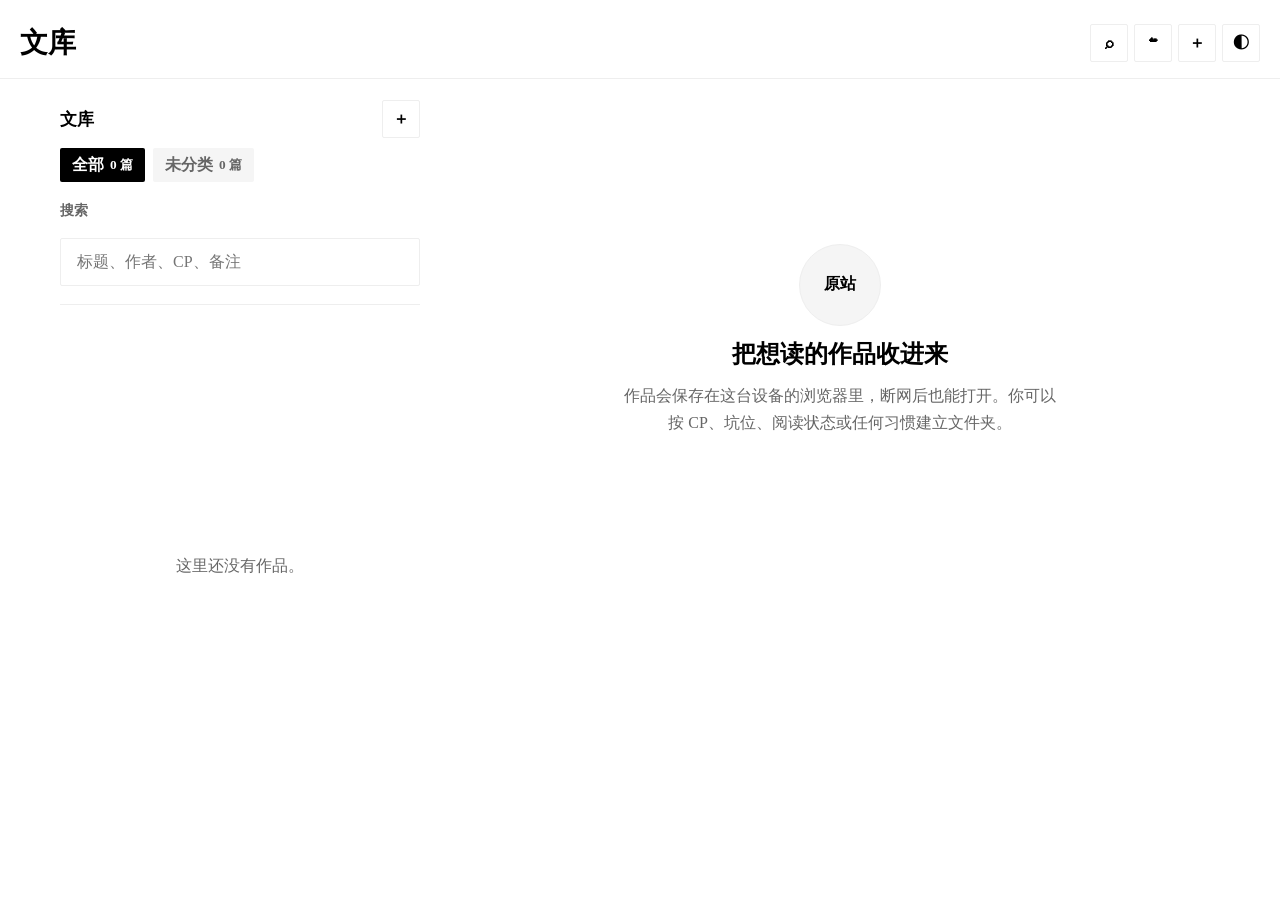
==== public/index.html @ 022985c7 "Add files via upload" ====
﻿<!doctype html>
<html lang="zh-CN">
  <head>
    <meta charset="UTF-8" />
    <meta name="viewport" content="width=device-width, initial-scale=1, viewport-fit=cover" />
    <meta name="theme-color" content="#fbfbfb" />
    <title>离线书架</title>
    <link rel="manifest" href="./manifest.webmanifest" />
    <link rel="icon" href="./icon.svg" type="image/svg+xml" />
    <link rel="stylesheet" href="./styles.css?v=22-long-press-manage-20260530" />
  </head>
  <body>
    <div class="app-shell">
      <header class="topbar">
        <div>
          <p class="eyebrow">Library</p>
          <h1>文库</h1>
        </div>
        <div class="top-actions">
          <button class="cloud-mini" id="searchToggleButton" type="button" title="搜索" aria-label="搜索">⌕</button>
          <button class="cloud-mini" id="cloudPanelButton" type="button" title="云端同步" aria-label="云端同步">☁</button>
          <button class="cloud-mini import-mini" id="importDrawerButton" type="button" title="导入作品" aria-label="导入作品">＋</button>
          <button class="icon-button" id="themeToggle" title="切换明暗" aria-label="切换明暗">◐</button>
        </div>
      </header>

      <main class="layout">
        <aside class="panel library-panel" aria-label="书架">
          <form class="import-box import-drawer" id="importForm">
            <label for="sourceUrl">原站链接</label>
            <div class="url-row">
              <input id="sourceUrl" name="sourceUrl" type="url" placeholder="https://作品站点/works/..." autocomplete="off" />
              <button type="submit">保存</button>
            </div>
            <button class="ghost-button" type="button" id="manualOpen">手动导入</button>
            <label class="file-import">
              <span>导入 HTML 文件</span>
              <input id="htmlFileInput" type="file" accept=".html,.htm,text/html" />
            </label>
            <p class="helper-text">手机推荐：在 原站 点 Download → HTML，再回这里导入文件。</p>
            <p class="status" id="importStatus" role="status"></p>
          </form>

          <section class="folder-tools shelf-directory">
            <div class="section-title">
              <h2>文库</h2>
              <button class="tiny-button" id="newFolderButton" title="新建文件夹" aria-label="新建文件夹">＋</button>
            </div>
            <div class="folder-list" id="folderList"></div>
          </section>

          <section class="sync-tools cloud-section">
            <div class="section-title">
              <h2>云端同步</h2>
            </div>
            <div class="cloud-box">
              <p class="helper-text" id="cloudUser">未登录云端</p>
              <input id="cloudEmail" type="email" placeholder="邮箱" autocomplete="email" />
              <div class="cloud-actions">
                <button class="ghost-button" type="button" id="cloudLoginButton">登录 / 发送邮件</button>
                <button class="ghost-button hidden" type="button" id="cloudLogoutButton">退出</button>
              </div>
              <div class="backup-actions">
                <button class="ghost-button" type="button" id="cloudUploadButton" disabled>上传云端</button>
                <button class="ghost-button" type="button" id="cloudDownloadButton" disabled>下载云端</button>
              </div>
              <p class="status" id="cloudStatus">登录后可同步手机和电脑。</p>
            </div>
          </section>

          <section class="sync-tools backup-section">
            <div class="section-title">
              <h2>备份</h2>
            </div>
            <div class="backup-actions">
              <button class="ghost-button" type="button" id="exportLibraryButton">导出书架</button>
              <label class="file-import compact-file-import">
                <span>导入书架</span>
                <input id="libraryFileInput" type="file" accept=".json,application/json" />
              </label>
            </div>
            <p class="helper-text">电脑抓取后导出书架，把 JSON 文件发到手机导入。</p>
          </section>

          <section class="search-tools">
            <label for="searchInput">搜索</label>
            <input id="searchInput" type="search" placeholder="标题、作者、CP、备注" />
          </section>

          <section class="work-list" id="workList" aria-label="作品列表"></section>
        </aside>

        <article class="reader-panel" id="readerPanel">
          <div class="empty-state" id="emptyState">
            <div class="empty-mark">原站</div>
            <h2>把想读的作品收进来</h2>
            <p>作品会保存在这台设备的浏览器里，断网后也能打开。你可以按 CP、坑位、阅读状态或任何习惯建立文件夹。</p>
          </div>

          <div class="reader hidden" id="reader">
            <div class="reader-actions">
              <button class="ghost-button" id="backToList">书架</button>
              <div>
                <button class="ghost-button square-button" id="fontDecrease" title="缩小字号" aria-label="缩小字号">A-</button>
                <button class="ghost-button square-button" id="fontIncrease" title="放大字号" aria-label="放大字号">A+</button>
                <button class="ghost-button" id="highlightButton">高亮</button>
                <button class="ghost-button" id="editMetaButton">整理</button>
                <button class="danger-button" id="deleteWorkButton">删除</button>
              </div>
            </div>

            <header class="work-header">
              <p id="workFolder" class="work-folder"></p>
              <h2 id="workTitle"></h2>
              <p id="workAuthor"></p>
              <div class="tag-row" id="workTags"></div>
            </header>

            <section class="chapter-strip">
              <button class="ghost-button" id="prevChapter">上一章</button>
              <button class="ghost-button chapter-current" id="openChapterDialog">目录</button>
              <button class="ghost-button" id="nextChapter">下一章</button>
            </section>

            <section class="metadata-block" id="metadataBlock"></section>
            <section class="notes-block">
              <label for="noteInput">我的备注</label>
              <textarea id="noteInput" placeholder="读后感、雷点提醒、名场面、进度……"></textarea>
            </section>
            <section class="summary-block" id="summaryBlock"></section>
            <h3 class="chapter-heading" id="chapterTitle"></h3>
            <section class="work-content userstuff" id="workContent"></section>
          </div>
        </article>
      </main>
    </div>

    <nav class="reading-bar hidden" id="readingBar" aria-label="阅读进度">
      <button class="ghost-button" id="barTocButton">目录</button>
      <input id="progressRange" type="range" min="0" max="1000" value="0" />
      <span id="progressText">0%</span>
      <button class="ghost-button" id="bookmarkButton">书签</button>
    </nav>

    <div class="reader-page-count hidden" id="readerPageCount">1 / 1</div>

    <div class="reader-console hidden" id="readerConsole">
      <div class="reader-console-top">
        <button class="console-text-button" id="consoleBackButton" type="button">← 返回</button>
      </div>
      <div class="reader-console-bottom">
        <div class="console-progress-row">
          <button class="console-text-button chapter-jump" id="consolePrevChapter" type="button">上一章</button>
          <input id="consoleProgress" type="range" min="0" max="1000" value="0" />
          <button class="console-text-button chapter-jump" id="consoleNextChapter" type="button">下一章</button>
        </div>
        <div class="console-action-row">
          <button class="console-icon-button" id="consoleLibraryButton" type="button">目录</button>
          <button class="console-icon-button" id="consoleSettingsButton" type="button">设置</button>
          <button class="console-icon-button" id="consoleBackgroundButton" type="button">背景</button>
        </div>
      </div>
    </div>

    <dialog id="readerSettingsDialog">
      <form method="dialog" class="dialog-card compact-settings">
        <h2>阅读设置</h2>
        <label for="settingsTurnMode">翻页方式</label>
        <select id="settingsTurnMode">
          <option value="tap">点击翻页</option>
          <option value="swipe">滑动翻页</option>
          <option value="both">点击 + 滑动</option>
          <option value="scroll">连续滚动</option>
        </select>
        <div class="stepper-row">
          <span>字号</span>
          <div class="stepper-control">
            <button type="button" data-stepper="font" data-delta="-1">−</button>
            <output id="settingsFontSize">18px</output>
            <button type="button" data-stepper="font" data-delta="1">＋</button>
          </div>
        </div>
        <div class="stepper-row">
          <span>行距</span>
          <div class="stepper-control">
            <button type="button" data-stepper="line" data-delta="-1">−</button>
            <output id="settingsLineHeight">1.8</output>
            <button type="button" data-stepper="line" data-delta="1">＋</button>
          </div>
        </div>
        <div class="stepper-row">
          <span>页边距</span>
          <div class="stepper-control">
            <button type="button" data-stepper="margin" data-delta="-1">−</button>
            <output id="settingsSideMargin">20px</output>
            <button type="button" data-stepper="margin" data-delta="1">＋</button>
          </div>
        </div>
        <button class="ghost-button" id="settingsNightButton" type="button">夜间模式</button>
        <menu>
          <button value="close">完成</button>
        </menu>
      </form>
    </dialog>

    <dialog id="backgroundDialog">
      <form method="dialog" class="dialog-card compact-settings">
        <h2>背景</h2>
        <div class="background-grid">
          <button class="bg-choice" type="button" data-bg="white">纯白</button>
          <button class="bg-choice" type="button" data-bg="light">浅灰</button>
          <button class="bg-choice" type="button" data-bg="medium">中灰</button>
          <button class="bg-choice" type="button" data-bg="darkgray">暗灰</button>
          <button class="bg-choice" type="button" data-bg="black">纯黑</button>
        </div>
        <menu>
          <button value="close">完成</button>
        </menu>
      </form>
    </dialog>

    <dialog id="chapterDialog">
      <div class="dialog-card chapter-dialog-card">
        <div class="dialog-head">
          <h2>阅读导航</h2>
          <div class="dialog-actions">
            <button class="ghost-button" id="chapterSettingsButton" type="button">设置</button>
            <button class="ghost-button" id="closeChapterDialog" type="button">关闭</button>
          </div>
        </div>
        <p class="chapter-progress" id="chapterProgressText"></p>
        <h3>章节</h3>
        <div class="chapter-list" id="chapterList"></div>
        <h3>书签</h3>
        <div class="bookmark-list" id="bookmarkList"></div>
      </div>
    </dialog>

    <dialog id="folderDialog">
      <form method="dialog" class="dialog-card" id="folderForm">
        <h2>新建文件夹</h2>
        <label for="folderName">名称</label>
        <input id="folderName" required maxlength="40" placeholder="例如：授翻、Steve/Bucky、未读" />
        <menu>
          <button value="cancel" class="ghost-button" formnovalidate>取消</button>
          <button value="save">保存</button>
        </menu>
      </form>
    </dialog>

    <dialog id="metaDialog">
      <form method="dialog" class="dialog-card" id="metaForm">
        <h2>整理作品</h2>
        <label for="metaFolder">文件夹</label>
        <select id="metaFolder"></select>
        <label for="metaCustomTags">自定义标签</label>
        <input id="metaCustomTags" placeholder="用逗号分隔，比如 HE, 长篇, 已读" />
        <menu>
          <button value="cancel" class="ghost-button" formnovalidate>取消</button>
          <button value="save">保存</button>
        </menu>
      </form>
    </dialog>

    <dialog id="workManageDialog">
      <form method="dialog" class="dialog-card manage-card" id="workManageForm">
        <h2 id="manageWorkTitle">整理作品</h2>
        <p class="helper-text">长按作品可以打开这里。</p>
        <label for="manageTagInput">添加小 tag</label>
        <div class="inline-action-row">
          <input id="manageTagInput" maxlength="28" placeholder="例如：已读、长篇、HE" />
          <button class="ghost-button" id="manageAddTagButton" type="button">添加</button>
        </div>
        <div class="manage-actions">
          <button class="ghost-button" id="manageMoveUpButton" type="button">上移</button>
          <button class="ghost-button" id="manageMoveDownButton" type="button">下移</button>
          <button class="ghost-button" id="manageDownloadButton" type="button">下载</button>
          <button class="danger-button" id="manageDeleteWorkButton" type="button">删除</button>
        </div>
        <menu>
          <button value="cancel" class="ghost-button" formnovalidate>关闭</button>
        </menu>
      </form>
    </dialog>

    <dialog id="folderManageDialog">
      <form method="dialog" class="dialog-card manage-card" id="folderManageForm">
        <h2 id="manageFolderTitle">整理文件夹</h2>
        <p class="helper-text" id="manageFolderHint">长按文件夹可以打开这里。</p>
        <button class="danger-button" id="manageDeleteFolderButton" type="button">删除文件夹</button>
        <menu>
          <button value="cancel" class="ghost-button" formnovalidate>关闭</button>
        </menu>
      </form>
    </dialog>

    <dialog id="manualDialog">
      <form method="dialog" class="dialog-card manual-card" id="manualForm">
        <h2>手动导入</h2>
        <label for="manualTitle">标题</label>
        <input id="manualTitle" required />
        <label for="manualAuthor">作者</label>
        <input id="manualAuthor" />
        <label for="manualUrl">原链接</label>
        <input id="manualUrl" type="url" />
        <label for="manualContent">正文</label>
        <textarea id="manualContent" required placeholder="如果在线网页不能直接读取原站，可以先把正文粘贴进来。"></textarea>
        <menu>
          <button value="cancel" class="ghost-button" formnovalidate>取消</button>
          <button value="save">保存</button>
        </menu>
      </form>
    </dialog>

    <script src="./app.js?v=22-long-press-manage-20260530" type="module"></script>
  </body>
</html>
---- public/styles.css ----
:root {
  color-scheme: light;
  --bg: #fbfbfb;
  --panel: #ffffff;
  --panel-strong: #ffffff;
  --text: #222222;
  --muted: #9a9a9a;
  --line: #eeeeee;
  --accent: #202020;
  --accent-strong: #111111;
  --danger: #9d3b3b;
  --paper: #ffffff;
  --soft: #f6f6f6;
  --reader-bg: #ffffff;
  --reader-ink: #333333;
  --shadow: 0 18px 42px rgba(0, 0, 0, 0.055);
  --reader-font-size: 18px;
  --reader-line-height: 1.8;
  --reader-side-margin: 34px;
}

:root.dark {
  color-scheme: dark;
  --bg: #000;
  --panel: #050505;
  --panel-strong: #080808;
  --text: #6f6a62;
  --muted: #4d4943;
  --line: #161616;
  --accent: #8a8479;
  --accent-strong: #a39b8e;
  --danger: #e0877e;
  --paper: #000;
  --soft: #060606;
  --reader-bg: #000;
  --reader-ink: #6f6a62;
  --shadow: none;
}

:root.reader-bg-paper {
  --reader-bg: #f7f2e8;
  --reader-ink: #342f29;
}

:root.reader-bg-green {
  --reader-bg: #edf4ea;
  --reader-ink: #273228;
}

:root.reader-bg-gray {
  --reader-bg: #f0f0ee;
  --reader-ink: #303030;
}

:root.reader-bg-dark {
  --reader-bg: #000;
  --reader-ink: #6f6a62;
}

* {
  box-sizing: border-box;
}

body {
  margin: 0;
  min-height: 100vh;
  background: var(--bg);
  color: var(--text);
  font-family: "Songti SC", "SimSun", "Noto Serif CJK SC", serif;
  letter-spacing: 0;
}

button,
input,
textarea,
select {
  font: inherit;
}

button {
  min-height: 46px;
  border: 0;
  border-radius: 999px;
  padding: 0 18px;
  background: var(--accent);
  color: white;
  font-weight: 700;
  box-shadow: 0 10px 24px rgba(0, 0, 0, 0.08);
}

button:disabled {
  cursor: not-allowed;
  opacity: 0.45;
}

button:active {
  transform: translateY(1px);
}

input,
textarea,
select {
  width: 100%;
  border: 1px solid var(--line);
  border-radius: 18px;
  background: var(--panel-strong);
  color: var(--text);
  padding: 14px 16px;
}

textarea {
  min-height: 112px;
  resize: vertical;
  line-height: 1.55;
}

label {
  display: block;
  margin-bottom: 8px;
  color: var(--muted);
  font-size: 0.86rem;
  font-weight: 700;
}

.app-shell {
  min-height: 100vh;
  padding: env(safe-area-inset-top) 0 env(safe-area-inset-bottom);
}

.topbar {
  position: sticky;
  top: 0;
  z-index: 20;
  display: flex;
  align-items: center;
  justify-content: space-between;
  padding: 18px 22px 14px;
  border-bottom: 1px solid var(--line);
  background: color-mix(in srgb, var(--bg) 95%, transparent);
  backdrop-filter: blur(16px);
}

.topbar h1 {
  margin: 0;
  font-size: 1.15rem;
  line-height: 1.12;
  font-weight: 850;
}

.eyebrow {
  margin: 0 0 2px;
  color: var(--muted);
  font-size: 0.72rem;
  letter-spacing: 0;
  text-transform: none;
}

.icon-button,
.tiny-button {
  width: 48px;
  padding: 0;
  border: 1px solid var(--line);
  background: var(--panel);
  color: var(--text);
  border-radius: 18px;
  box-shadow: var(--shadow);
}

.top-actions {
  display: flex;
  align-items: center;
  gap: 8px;
}

.cloud-mini {
  min-height: 34px;
  min-width: 34px;
  padding: 0 8px;
  border: 0;
  background: transparent;
  box-shadow: none;
  color: color-mix(in srgb, var(--muted) 75%, transparent);
  font-size: 0.8rem;
}

.import-mini {
  border: 1px solid var(--line);
  border-radius: 50%;
  background: color-mix(in srgb, var(--panel) 86%, transparent);
  color: var(--text);
  font-size: 1rem;
}

.tiny-button {
  width: 38px;
  min-height: 38px;
  border-radius: 15px;
}

.layout {
  display: grid;
  gap: 12px;
  padding: 12px;
}

.panel {
  background: var(--panel);
  border: 1px solid var(--line);
  border-radius: 28px;
  box-shadow: var(--shadow);
}

.library-panel {
  display: grid;
  gap: 22px;
  padding: 20px;
  scrollbar-color: #d8d8d8 transparent;
  scrollbar-width: thin;
}

.import-drawer {
  position: fixed;
  top: 64px;
  right: 14px;
  left: auto;
  z-index: 70;
  width: min(420px, calc(100vw - 28px));
  margin: 0;
  padding: 18px;
  border: 1px solid color-mix(in srgb, var(--line) 70%, transparent);
  border-radius: 28px;
  background: color-mix(in srgb, var(--paper) 88%, transparent);
  box-shadow: var(--shadow);
  backdrop-filter: blur(18px);
  transform: translateY(-8px);
  opacity: 0;
  pointer-events: none;
  transition: opacity 180ms ease, transform 180ms ease;
}

body.import-open .import-drawer {
  transform: translateY(0);
  opacity: 1;
  pointer-events: auto;
}

.backup-section {
  display: none;
}

.cloud-section {
  position: fixed;
  top: 70px;
  right: 14px;
  z-index: 72;
  width: min(360px, calc(100vw - 28px));
  transform: translateY(-8px);
  opacity: 0;
  pointer-events: none;
  transition: opacity 180ms ease, transform 180ms ease;
}

body.cloud-open .cloud-section {
  transform: translateY(0);
  opacity: 1;
  pointer-events: auto;
}

.backup-section {
  display: none !important;
}

.library-panel::-webkit-scrollbar {
  width: 6px;
}

.library-panel::-webkit-scrollbar-thumb {
  background: #d8d8d8;
  border-radius: 999px;
}

.import-box,
.folder-tools,
.search-tools,
.sync-tools {
  display: grid;
  gap: 10px;
}

.url-row {
  display: grid;
  grid-template-columns: 1fr auto;
  gap: 8px;
}

.ghost-button {
  border: 1px solid var(--line);
  background: var(--panel-strong);
  color: var(--text);
  box-shadow: none;
}

.file-import {
  display: grid;
  place-items: center;
  min-height: 48px;
  margin: 0;
  border: 1px solid var(--line);
  border-radius: 999px;
  background: var(--panel-strong);
  color: var(--text);
  font-size: 1rem;
  font-weight: 800;
}

.compact-file-import {
  min-height: 42px;
}

.backup-actions {
  display: grid;
  grid-template-columns: 1fr 1fr;
  gap: 8px;
}

.cloud-box {
  display: grid;
  gap: 10px;
  padding: 14px;
  border: 1px solid var(--line);
  border-radius: 24px;
  background: var(--soft);
}

.cloud-actions {
  display: grid;
  grid-template-columns: 1fr;
  gap: 8px;
}

.file-import input {
  position: absolute;
  width: 1px;
  height: 1px;
  opacity: 0;
  pointer-events: none;
}

.danger-button {
  border: 1px solid color-mix(in srgb, var(--danger) 55%, var(--line));
  background: transparent;
  color: var(--danger);
}

.status {
  min-height: 20px;
  margin: 0;
  color: var(--muted);
  font-size: 0.88rem;
}

.helper-text {
  margin: -2px 0 0;
  color: var(--muted);
  font-size: 0.82rem;
  line-height: 1.55;
}

.section-title,
.reader-actions {
  display: flex;
  align-items: center;
  justify-content: space-between;
  gap: 12px;
}

.reader-actions {
  position: sticky;
  top: 78px;
  z-index: 10;
  padding: 10px 0;
  background: color-mix(in srgb, var(--bg) 92%, transparent);
  backdrop-filter: blur(14px);
}

.reader-actions > div {
  display: flex;
  flex-wrap: wrap;
  justify-content: flex-end;
  gap: 8px;
}

.square-button {
  min-width: 42px;
  padding: 0 10px;
}

.section-title h2 {
  margin: 0;
  font-size: 1.08rem;
  font-weight: 850;
}

.tag-row {
  display: flex;
  flex-wrap: wrap;
  gap: 8px;
}

.folder-list {
  display: grid;
  grid-template-columns: repeat(2, minmax(0, 1fr));
  gap: 12px;
}

.folder-card,
.tag {
  border: 1px solid var(--line);
  background: var(--panel-strong);
  color: var(--muted);
}

.folder-card {
  display: grid;
  gap: 8px;
  min-height: 92px;
  min-height: 58px;
  border: 0;
  border-radius: 0;
  padding: 4px 2px;
  background: transparent;
  color: var(--text);
  text-align: left;
  box-shadow: none;
}

.folder-card span {
  overflow-wrap: anywhere;
  font-weight: 800;
}

.folder-card small {
  color: var(--muted);
}

.tag {
  border-radius: 999px;
  padding: 8px 12px;
  font-size: 0.84rem;
  background: var(--soft);
}

.folder-card.active {
  background: transparent;
  color: var(--accent-strong);
  border-color: transparent;
}

.work-list {
  display: grid;
  gap: 12px;
}

.work-card {
  display: grid;
  gap: 8px;
  width: 100%;
  min-height: 104px;
  border: 1px solid var(--line);
  border-radius: 24px;
  background: var(--soft);
  color: var(--text);
  padding: 18px;
  text-align: left;
  box-shadow: none;
}

.work-card.active {
  border-color: #d8d8d8;
  background: var(--paper);
  box-shadow: var(--shadow);
}

.work-card h3,
.work-card p {
  margin: 0;
}

.work-card h3 {
  font-size: 1rem;
  line-height: 1.25;
}

.work-card p {
  color: var(--muted);
  font-size: 0.86rem;
}

.reader-panel {
  min-height: 58vh;
  border-radius: 28px;
}

.empty-state {
  display: grid;
  place-items: center;
  align-content: center;
  gap: 12px;
  min-height: 58vh;
  padding: 34px 22px;
  text-align: center;
  color: var(--muted);
}

.empty-mark {
  display: grid;
  place-items: center;
  width: 82px;
  aspect-ratio: 1;
  border-radius: 50%;
  border: 1px solid var(--line);
  background: var(--soft);
  color: var(--accent-strong);
  font-weight: 800;
}

.empty-state h2,
.work-header h2 {
  margin: 0;
  color: var(--text);
}

.empty-state p {
  max-width: 440px;
  margin: 0;
  line-height: 1.7;
}

.reader {
  display: grid;
  gap: 18px;
  max-width: 780px;
  margin: 0 auto;
  padding: 18px 18px 112px;
}

.hidden {
  display: none !important;
}

.work-header {
  display: grid;
  gap: 10px;
  padding: 18px;
  border-bottom: 1px solid var(--line);
  border-radius: 24px;
  background: var(--paper);
  box-shadow: var(--shadow);
}

.work-header p {
  margin: 0;
  color: var(--muted);
}

.work-folder {
  color: var(--accent-strong) !important;
  font-weight: 800;
}

.chapter-strip {
  display: grid;
  grid-template-columns: 1fr auto 1fr;
  gap: 8px;
}

.chapter-current {
  min-width: 92px;
}

.chapter-heading {
  margin: 4px 0 0;
  font-size: 1.05rem;
  line-height: 1.45;
}

.notes-block,
.summary-block,
.metadata-block {
  display: grid;
  gap: 8px;
  padding: 16px;
  border: 1px solid var(--line);
  border-radius: 22px;
  background: var(--soft);
}

.summary-block:empty,
.metadata-block:empty {
  display: none;
}

.metadata-row {
  display: grid;
  gap: 7px;
}

.metadata-row b {
  color: var(--muted);
  font-size: 0.84rem;
}

.metadata-row div {
  display: flex;
  flex-wrap: wrap;
  gap: 7px;
}

.work-content {
  font-family: "Songti SC", "SimSun", "Noto Serif CJK SC", Georgia, serif;
  font-size: var(--reader-font-size);
  line-height: var(--reader-line-height);
  padding: 6px 2px 22px;
  color: var(--reader-ink);
  text-align: justify;
  text-justify: inter-ideograph;
}

.work-content img {
  display: block;
  max-width: 100%;
  height: auto;
  margin: 18px auto;
  border-radius: 18px;
}

.work-content h3,
.work-content h4 {
  font-family: -apple-system, BlinkMacSystemFont, "Segoe UI", sans-serif;
  line-height: 1.35;
}

.work-content p {
  margin: 1em 0;
}

.reader-highlight {
  border-radius: 4px;
  background: color-mix(in srgb, #f2cf63 66%, transparent);
  color: inherit;
  padding: 0 2px;
}

.reading-bar {
  position: fixed;
  right: 12px;
  bottom: max(12px, env(safe-area-inset-bottom));
  left: 12px;
  z-index: 50;
  display: grid;
  grid-template-columns: auto minmax(0, 1fr) 46px auto;
  align-items: center;
  gap: 10px;
  max-width: 820px;
  margin: 0 auto;
  padding: 10px 12px;
  border: 1px solid var(--line);
  border-radius: 24px;
  background: color-mix(in srgb, var(--paper) 94%, transparent);
  box-shadow: var(--shadow);
  backdrop-filter: blur(16px);
}

.reader-console {
  position: fixed;
  inset: 0;
  z-index: 65;
  pointer-events: none;
}

.reader-console-top,
.reader-console-bottom {
  position: absolute;
  right: 0;
  left: 0;
  display: flex;
  align-items: center;
  gap: 12px;
  padding: 14px 18px;
  background: color-mix(in srgb, var(--paper) 58%, transparent);
  backdrop-filter: blur(16px);
  pointer-events: auto;
}

.reader-console-top {
  top: 0;
  justify-content: flex-start;
}

.reader-console-bottom {
  bottom: 0;
  display: grid;
  gap: 10px;
  padding: 12px 18px max(12px, env(safe-area-inset-bottom));
  background: color-mix(in srgb, var(--reader-bg) 76%, transparent);
  backdrop-filter: blur(18px);
}

.console-progress-row {
  display: grid;
  grid-template-columns: auto minmax(0, 1fr) auto;
  align-items: center;
  gap: 10px;
}

.console-progress-row input {
  padding: 0;
}

.console-action-row {
  display: grid;
  grid-template-columns: repeat(3, 1fr);
  gap: 8px;
}

.console-text-button,
.console-icon-button {
  min-height: 34px;
  padding: 0 10px;
  border: 0;
  background: transparent;
  box-shadow: none;
  color: var(--muted);
  font-size: 0.9rem;
}

.console-icon-button {
  min-width: 38px;
}

.chapter-jump[hidden] {
  display: block;
  visibility: hidden;
}

.reader-page-count {
  position: fixed;
  right: 0;
  bottom: max(8px, env(safe-area-inset-bottom));
  left: 0;
  z-index: 40;
  color: color-mix(in srgb, var(--muted) 55%, transparent);
  font-size: 0.68rem;
  text-align: center;
  pointer-events: none;
}

.compact-settings {
  max-width: 360px;
}

.reading-bar input {
  padding: 0;
}

.reading-bar span {
  color: var(--muted);
  font-size: 0.84rem;
  text-align: center;
}

.dialog-head {
  display: flex;
  align-items: center;
  justify-content: space-between;
  gap: 12px;
}

.dialog-actions {
  display: flex;
  gap: 8px;
}

.background-grid {
  display: grid;
  grid-template-columns: repeat(2, minmax(0, 1fr));
  gap: 10px;
}

.bg-choice {
  min-height: 52px;
  border: 1px solid var(--line);
  background: var(--panel-strong);
  color: var(--text);
  box-shadow: none;
}

.chapter-dialog-card {
  max-height: min(78vh, 720px);
  overflow: auto;
}

.chapter-dialog-card h3 {
  margin: 8px 0 0;
  font-size: 0.96rem;
}

.chapter-progress {
  margin: 0;
  color: var(--muted);
}

.chapter-list,
.bookmark-list {
  display: grid;
  gap: 10px;
}

.chapter-item {
  display: grid;
  gap: 4px;
  width: 100%;
  min-height: 66px;
  border: 1px solid var(--line);
  background: var(--soft);
  color: var(--text);
  padding: 14px;
  text-align: left;
  border-radius: 20px;
  box-shadow: none;
}

.chapter-item.active {
  border-color: #d8d8d8;
  background: var(--paper);
  box-shadow: var(--shadow);
}

.chapter-item span {
  overflow-wrap: anywhere;
  font-weight: 800;
}

.chapter-item small {
  color: var(--muted);
}

dialog {
  width: min(92vw, 520px);
  border: 0;
  border-radius: 28px;
  padding: 0;
  background: var(--panel);
  color: var(--text);
  box-shadow: var(--shadow);
}

dialog::backdrop {
  background: rgba(0, 0, 0, 0.22);
}

.dialog-card {
  display: grid;
  gap: 14px;
  padding: 22px;
}

.dialog-card h2 {
  margin: 0 0 4px;
  font-size: 1.15rem;
}

.dialog-card menu {
  display: flex;
  justify-content: flex-end;
  gap: 10px;
  margin: 8px 0 0;
  padding: 0;
}

.manual-card textarea {
  min-height: 220px;
}

@media (min-width: 880px) {
  .app-shell {
    display: grid;
    grid-template-rows: auto 1fr;
  }

  .layout {
    grid-template-columns: 380px minmax(0, 1fr);
    align-items: start;
    max-width: 1280px;
    width: 100%;
    margin: 0 auto;
  }

  .library-panel {
    position: sticky;
    top: 82px;
    max-height: calc(100vh - 96px);
    overflow: auto;
  }

  .reader-panel {
    min-height: calc(100vh - 96px);
  }
}

@media (max-width: 879px) {
  html,
  body,
  .app-shell {
    min-height: 100dvh;
    overflow-x: hidden;
  }

  .topbar {
    padding: 12px 18px 8px;
  }

  .topbar h1 {
    font-size: 1.42rem;
  }

  .layout {
    padding: 12px;
  }

  body.reading {
    position: fixed;
    inset: 0;
    width: 100%;
    overflow: hidden;
    background: var(--reader-bg);
  }

  body.reading .topbar {
    display: none;
  }

  body.reading .app-shell,
  body.reading .layout,
  body.reading .reader-panel,
  body.reading .reader {
    width: 100vw;
    height: 100dvh;
    min-height: 100dvh;
    margin: 0;
    padding: 0;
    border: 0;
    border-radius: 0;
    background: var(--reader-bg);
    box-shadow: none;
  }

  .reader-actions {
    display: none;
  }

  .reader-actions > div {
    gap: 6px;
  }

  .reader-actions button {
    min-height: 38px;
    padding: 0 10px;
  }

  .chapter-strip {
    display: none;
  }

  .work-header {
    min-height: calc(100dvh - 48px);
    align-content: center;
    padding: 38px 24px;
    border: 0;
    border-radius: 0;
    box-shadow: none;
    text-align: center;
  }

  body.reading .work-header {
    display: none;
  }

  .work-header h2 {
    font-size: clamp(1.8rem, 8vw, 3rem);
    line-height: 1.25;
  }

  .work-header p {
    font-size: 1rem;
  }

  .reader {
    display: block;
    max-width: none;
    min-height: 100dvh;
    padding: 0;
  }

  .metadata-block,
  .notes-block,
  .summary-block,
  .chapter-heading {
    display: none !important;
  }

  .work-content {
    width: 100vw;
    height: 100dvh;
    min-height: 0;
    overflow-x: auto;
    overflow-y: hidden;
    column-width: calc(100vw - (var(--reader-side-margin) * 2));
    column-gap: calc(var(--reader-side-margin) * 2);
    padding: max(42px, env(safe-area-inset-top)) var(--reader-side-margin) max(42px, env(safe-area-inset-bottom));
    touch-action: manipulation;
    user-select: text;
    scroll-behavior: auto;
    scrollbar-width: none;
    background: var(--reader-bg);
  }

  :root.turn-swipe .work-content,
  :root.turn-both .work-content {
    overflow-x: hidden;
    overscroll-behavior: contain;
    touch-action: none;
    -webkit-overflow-scrolling: auto;
  }

  :root.turn-tap .work-content {
    overflow-x: hidden;
    overscroll-behavior: contain;
    -webkit-overflow-scrolling: auto;
  }

  :root.turn-scroll .work-content {
    height: 100dvh;
    overflow-x: hidden;
    overflow-y: auto;
    column-width: auto;
    column-gap: normal;
    padding: max(42px, env(safe-area-inset-top)) var(--reader-side-margin) max(42px, env(safe-area-inset-bottom));
    touch-action: pan-y;
  }

  .work-content::-webkit-scrollbar {
    display: none;
  }

  .work-content > *,
  .work-content p {
    break-inside: auto;
  }

  .reading-bar {
    display: none !important;
  }

  .reading-bar.hidden {
    display: none !important;
  }

  #chapterDialog {
    width: min(84vw, 340px);
    max-width: none;
    height: 100dvh;
    max-height: none;
    margin: 0 auto 0 0;
    border-radius: 0 24px 24px 0;
  }

  #chapterDialog::backdrop {
    background: rgba(0, 0, 0, 0.16);
  }

  #readerSettingsDialog,
  #backgroundDialog {
    width: 100vw;
    max-width: none;
    margin: auto 0 0;
    border-radius: 24px 24px 0 0;
  }

  .chapter-dialog-card {
    max-height: 100dvh;
    height: 100dvh;
  }

  body.reading .library-panel {
    display: none;
  }

  body:not(.reading) .reader-panel {
    display: none;
  }
}

/* v17 text-driven library UI */
:root {
  --bg: #ffffff;
  --panel: #ffffff;
  --panel-strong: #ffffff;
  --text: #000000;
  --muted: #666666;
  --line: #eeeeee;
  --accent: #000000;
  --accent-strong: #000000;
  --danger: #000000;
  --paper: #ffffff;
  --soft: #f5f5f5;
  --reader-bg: #ffffff;
  --reader-ink: #000000;
  --shadow: none;
}

:root.dark {
  --bg: #000000;
  --panel: #000000;
  --panel-strong: #000000;
  --text: #ffffff;
  --muted: #888888;
  --line: #222222;
  --accent: #ffffff;
  --accent-strong: #ffffff;
  --danger: #ffffff;
  --paper: #000000;
  --soft: #161616;
  --reader-bg: #000000;
  --reader-ink: #888888;
}

:root.reader-bg-white {
  --reader-bg: #ffffff;
  --reader-ink: #000000;
}

:root.reader-bg-light,
:root.reader-bg-paper,
:root.reader-bg-green,
:root.reader-bg-gray {
  --reader-bg: #f0f0f0;
  --reader-ink: #1a1a1a;
}

:root.reader-bg-medium {
  --reader-bg: #a0a0a0;
  --reader-ink: #111111;
}

:root.reader-bg-darkgray {
  --reader-bg: #333333;
  --reader-ink: #cccccc;
}

:root.reader-bg-black,
:root.reader-bg-dark {
  --reader-bg: #000000;
  --reader-ink: #888888;
}

button {
  min-height: 42px;
  border: 1px solid var(--line);
  border-radius: 2px;
  box-shadow: none;
}

input,
textarea,
select {
  border-radius: 2px;
}

.topbar {
  padding: 24px 20px 16px;
  background: var(--bg);
  backdrop-filter: none;
}

.topbar h1 {
  font-size: 28px;
  font-weight: 700;
}

.eyebrow {
  display: none;
}

.top-actions {
  gap: 6px;
}

.cloud-mini,
.icon-button,
.tiny-button,
.import-mini {
  width: 38px;
  min-width: 38px;
  min-height: 38px;
  padding: 0;
  border: 1px solid var(--line);
  border-radius: 2px;
  background: transparent;
  color: var(--text);
  box-shadow: none;
  font-size: 1rem;
}

.layout {
  gap: 0;
  padding: 0;
}

.panel,
.library-panel {
  border: 0;
  border-radius: 0;
  box-shadow: none;
}

.library-panel {
  gap: 18px;
  padding: 18px 20px 28px;
}

.import-drawer,
.cloud-box,
.file-import,
dialog,
.dialog-card,
.chapter-item,
.bg-choice {
  border-radius: 2px;
  box-shadow: none;
}

.folder-list {
  display: flex;
  gap: 8px;
  overflow-x: auto;
  padding-bottom: 2px;
  scrollbar-width: none;
}

.folder-list::-webkit-scrollbar {
  display: none;
}

.folder-card {
  display: inline-flex;
  align-items: center;
  gap: 6px;
  width: auto;
  min-width: max-content;
  min-height: 34px;
  padding: 0 12px;
  border-radius: 2px;
  background: var(--soft);
  color: var(--muted);
}

.folder-card small {
  color: inherit;
}

.folder-card.active {
  background: var(--text);
  color: var(--bg);
}

.work-list {
  gap: 0;
  border-top: 1px solid var(--line);
}

.work-card {
  gap: 5px;
  min-height: 96px;
  border: 0;
  border-bottom: 1px solid var(--line);
  border-radius: 0;
  background: transparent;
  padding: 16px 0;
}

.work-card.active,
.work-card:active {
  background: var(--soft);
  box-shadow: none;
}

.work-card h3 {
  font-size: 17px;
  font-weight: 700;
}

.work-title-line {
  display: grid;
  grid-template-columns: minmax(0, 1fr) auto auto;
  align-items: center;
  gap: 8px;
}

.work-title-line span {
  overflow: hidden;
  text-overflow: ellipsis;
}

.work-title-line small {
  border: 1px solid var(--line);
  padding: 1px 4px;
  color: var(--muted);
  font-size: 11px;
  font-weight: 700;
}

.work-title-line b {
  color: var(--muted);
  font-weight: 400;
}

.work-card p {
  font-size: 13px;
}

.mini-tag-row {
  display: flex;
  flex-wrap: wrap;
  gap: 6px;
  margin-top: 3px;
}

.mini-tag-row span {
  border: 1px solid var(--line);
  background: var(--soft);
  color: var(--muted);
  padding: 2px 5px;
  font-size: 11px;
  line-height: 1.4;
}

.tag {
  border-radius: 2px;
}

.manage-card {
  width: min(92vw, 420px);
}

.inline-action-row {
  display: grid;
  grid-template-columns: minmax(0, 1fr) auto;
  gap: 8px;
}

.manage-actions {
  display: grid;
  grid-template-columns: repeat(2, minmax(0, 1fr));
  gap: 8px;
}

.manage-actions button,
.inline-action-row button {
  min-height: 44px;
}

.stepper-row {
  display: flex;
  align-items: center;
  justify-content: space-between;
  gap: 12px;
}

.stepper-row > span {
  color: var(--muted);
  font-size: 0.9rem;
  font-weight: 700;
}

.stepper-control {
  display: grid;
  grid-template-columns: 44px 72px 44px;
  align-items: center;
  border: 1px solid var(--line);
}

.stepper-control button {
  min-height: 40px;
  border: 0;
  border-radius: 0;
  background: var(--panel-strong);
  color: var(--text);
}

.stepper-control output {
  min-height: 40px;
  display: grid;
  place-items: center;
  border-inline: 1px solid var(--line);
  font-weight: 700;
}

.background-grid {
  grid-template-columns: repeat(2, minmax(0, 1fr));
}

.bg-choice {
  position: relative;
  min-height: 54px;
  background: var(--panel-strong);
  color: var(--text);
}

.bg-choice.active::after {
  content: "✓";
  position: absolute;
  right: 10px;
  top: 8px;
  font-size: 0.85rem;
}

.console-icon-button,
.console-text-button {
  border-radius: 2px;
}

.reader-console-bottom {
  background: color-mix(in srgb, var(--reader-bg) 88%, transparent);
}

@media (min-width: 880px) {
  .layout {
    grid-template-columns: 400px minmax(0, 1fr);
    max-width: 1200px;
  }
}

@media (max-width: 879px) {
  .topbar {
    padding: 22px 18px 14px;
  }

  .topbar h1 {
    font-size: 28px;
  }

  .layout {
    padding: 0;
  }

  #readerSettingsDialog,
  #backgroundDialog {
    border-radius: 2px 2px 0 0;
  }

  #chapterDialog {
    border-radius: 0 2px 2px 0;
  }
}
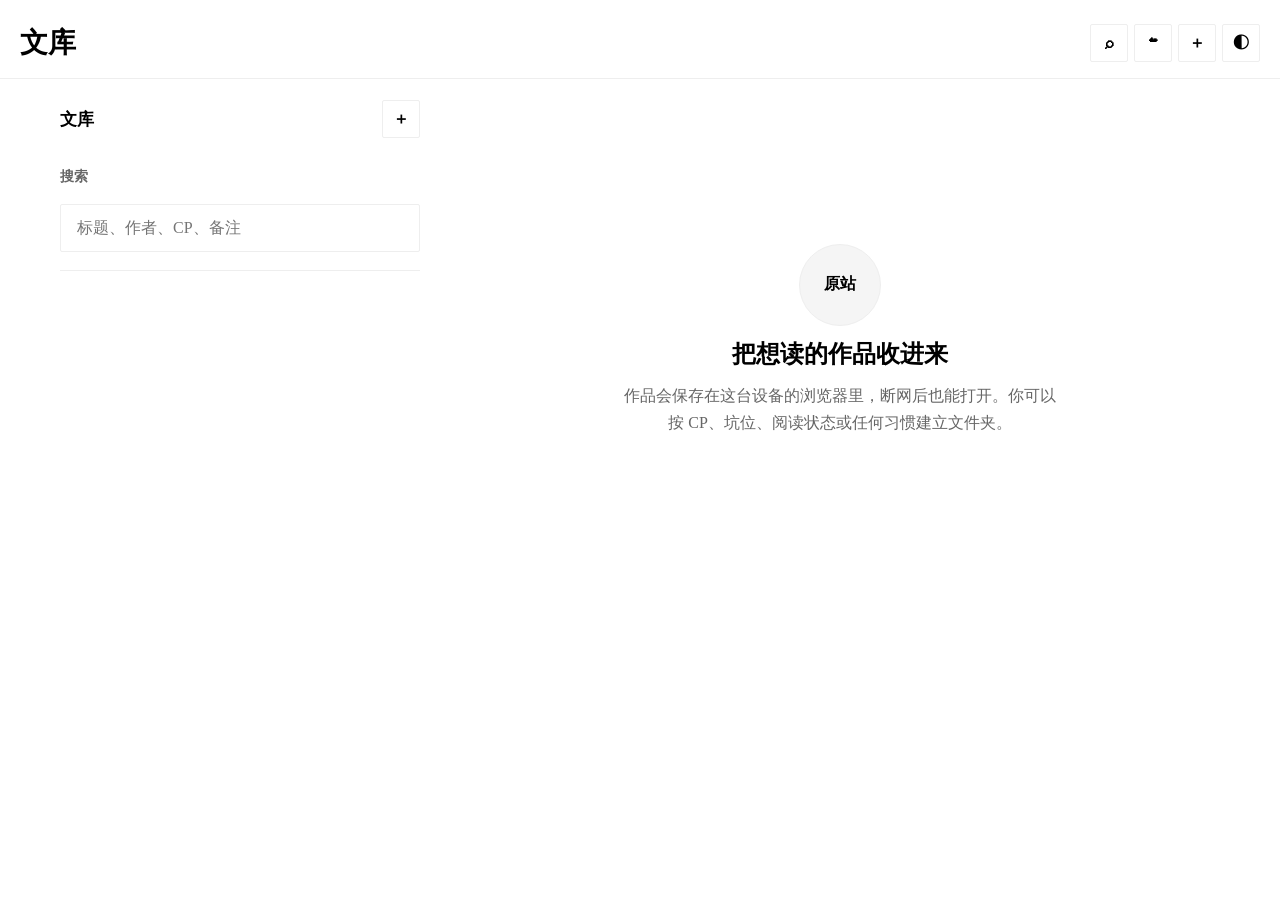
==== commit 4407dd65: "Add files via upload" ====
--- a/public/index.html
+++ b/public/index.html
@@ -7,7 +7,7 @@
     <title>离线书架</title>
     <link rel="manifest" href="./manifest.webmanifest" />
     <link rel="icon" href="./icon.svg" type="image/svg+xml" />
-    <link rel="stylesheet" href="./styles.css?v=22-long-press-manage-20260530" />
+    <link rel="stylesheet" href="./styles.css?v=25-apple-books-reader-20260530" />
   </head>
   <body>
     <div class="app-shell">
@@ -146,7 +146,7 @@
 
     <div class="reader-console hidden" id="readerConsole">
       <div class="reader-console-top">
-        <button class="console-text-button" id="consoleBackButton" type="button">← 返回</button>
+        <button class="console-text-button" id="consoleBackButton" type="button">‹</button>
       </div>
       <div class="reader-console-bottom">
         <div class="console-progress-row">
@@ -155,16 +155,16 @@
           <button class="console-text-button chapter-jump" id="consoleNextChapter" type="button">下一章</button>
         </div>
         <div class="console-action-row">
-          <button class="console-icon-button" id="consoleLibraryButton" type="button">目录</button>
-          <button class="console-icon-button" id="consoleSettingsButton" type="button">设置</button>
-          <button class="console-icon-button" id="consoleBackgroundButton" type="button">背景</button>
+          <button class="console-icon-button" id="consoleLibraryButton" type="button"><span>目录</span><b>☰</b></button>
+          <button class="console-icon-button" id="consoleSettingsButton" type="button"><span>阅读设置</span><b>AA</b></button>
+          <button class="console-icon-button" id="consoleBackgroundButton" type="button"><span>背景</span><b>◐</b></button>
         </div>
       </div>
     </div>
 
     <dialog id="readerSettingsDialog">
       <form method="dialog" class="dialog-card compact-settings">
-        <h2>阅读设置</h2>
+        <h2>AA</h2>
         <label for="settingsTurnMode">翻页方式</label>
         <select id="settingsTurnMode">
           <option value="tap">点击翻页</option>
@@ -229,6 +229,7 @@
           </div>
         </div>
         <p class="chapter-progress" id="chapterProgressText"></p>
+        <section class="chapter-work-info" id="chapterWorkInfo"></section>
         <h3>章节</h3>
         <div class="chapter-list" id="chapterList"></div>
         <h3>书签</h3>
@@ -264,16 +265,16 @@
 
     <dialog id="workManageDialog">
       <form method="dialog" class="dialog-card manage-card" id="workManageForm">
-        <h2 id="manageWorkTitle">整理作品</h2>
-        <p class="helper-text">长按作品可以打开这里。</p>
-        <label for="manageTagInput">添加小 tag</label>
+        <h2 id="manageWorkTitle">整理</h2>
+        <label for="manageFolderSelect">文件夹</label>
+        <select id="manageFolderSelect"></select>
+        <label for="manageTagInput">小 tag</label>
+        <div class="mini-tag-row editable-tags" id="manageTagList"></div>
         <div class="inline-action-row">
           <input id="manageTagInput" maxlength="28" placeholder="例如：已读、长篇、HE" />
           <button class="ghost-button" id="manageAddTagButton" type="button">添加</button>
         </div>
         <div class="manage-actions">
-          <button class="ghost-button" id="manageMoveUpButton" type="button">上移</button>
-          <button class="ghost-button" id="manageMoveDownButton" type="button">下移</button>
           <button class="ghost-button" id="manageDownloadButton" type="button">下载</button>
           <button class="danger-button" id="manageDeleteWorkButton" type="button">删除</button>
         </div>
@@ -285,9 +286,18 @@
 
     <dialog id="folderManageDialog">
       <form method="dialog" class="dialog-card manage-card" id="folderManageForm">
-        <h2 id="manageFolderTitle">整理文件夹</h2>
-        <p class="helper-text" id="manageFolderHint">长按文件夹可以打开这里。</p>
-        <button class="danger-button" id="manageDeleteFolderButton" type="button">删除文件夹</button>
+        <h2 id="manageFolderTitle">文件夹</h2>
+        <div class="manage-section">
+          <span>位置</span>
+          <div class="manage-actions">
+            <button class="ghost-button" id="manageFolderLeftButton" type="button">左移</button>
+            <button class="ghost-button" id="manageFolderRightButton" type="button">右移</button>
+          </div>
+        </div>
+        <div class="manage-section danger-zone">
+          <span>危险操作</span>
+          <button class="danger-button" id="manageDeleteFolderButton" type="button">删除文件夹</button>
+        </div>
         <menu>
           <button value="cancel" class="ghost-button" formnovalidate>关闭</button>
         </menu>
@@ -312,6 +322,6 @@
       </form>
     </dialog>
 
-    <script src="./app.js?v=22-long-press-manage-20260530" type="module"></script>
+    <script src="./app.js?v=25-apple-books-reader-20260530" type="module"></script>
   </body>
 </html>
--- a/public/styles.css
+++ b/public/styles.css
@@ -1,4 +1,4 @@
-:root {
+﻿:root {
   color-scheme: light;
   --bg: #fbfbfb;
   --panel: #ffffff;
@@ -681,61 +681,105 @@
 .reader-console-top,
 .reader-console-bottom {
   position: absolute;
-  right: 0;
-  left: 0;
+  right: 16px;
+  left: 16px;
   display: flex;
   align-items: center;
   gap: 12px;
-  padding: 14px 18px;
-  background: color-mix(in srgb, var(--paper) 58%, transparent);
-  backdrop-filter: blur(16px);
   pointer-events: auto;
 }
 
 .reader-console-top {
-  top: 0;
+  top: max(12px, env(safe-area-inset-top));
   justify-content: flex-start;
+  padding: 0;
+  background: transparent;
 }
 
 .reader-console-bottom {
-  bottom: 0;
-  display: grid;
-  gap: 10px;
-  padding: 12px 18px max(12px, env(safe-area-inset-bottom));
-  background: color-mix(in srgb, var(--reader-bg) 76%, transparent);
-  backdrop-filter: blur(18px);
+  bottom: max(14px, env(safe-area-inset-bottom));
+  left: 50%;
+  right: auto;
+  width: min(86vw, 420px);
+  transform: translateX(-50%);
+  display: grid;
+  gap: 8px;
+  padding: 0;
+  background: transparent;
 }
 
 .console-progress-row {
   display: grid;
   grid-template-columns: auto minmax(0, 1fr) auto;
   align-items: center;
-  gap: 10px;
+  gap: 12px;
+  min-height: 58px;
+  padding: 0 14px;
+  border-radius: 28px;
+  background: color-mix(in srgb, #111 88%, transparent);
+  color: #fff;
+  box-shadow: 0 18px 42px rgba(0, 0, 0, 0.18);
+  backdrop-filter: blur(24px) saturate(1.25);
 }
 
 .console-progress-row input {
   padding: 0;
+  accent-color: #fff;
 }
 
 .console-action-row {
   display: grid;
-  grid-template-columns: repeat(3, 1fr);
+  grid-template-columns: 1fr;
   gap: 8px;
 }
 
 .console-text-button,
 .console-icon-button {
-  min-height: 34px;
-  padding: 0 10px;
+  min-height: 48px;
+  padding: 0 14px;
   border: 0;
+  border-radius: 20px;
+  background: color-mix(in srgb, var(--paper) 84%, transparent);
+  box-shadow: 0 10px 30px rgba(0, 0, 0, 0.10);
+  color: var(--text);
+  font-size: 1rem;
+  backdrop-filter: blur(22px) saturate(1.25);
+}
+
+.console-icon-button {
+  display: flex;
+  justify-content: space-between;
+  align-items: center;
+  min-width: 38px;
+  text-align: left;
+}
+
+.console-icon-button b {
+  color: var(--text);
+  font-size: 1.2rem;
+  font-weight: 700;
+}
+
+.console-text-button {
+  width: 46px;
+  height: 46px;
+  min-height: 46px;
+  padding: 0;
+  border-radius: 50%;
+  font-size: 1.6rem;
+  line-height: 1;
+}
+
+.console-progress-row .console-text-button {
+  width: auto;
+  height: auto;
+  min-height: 0;
+  border-radius: 0;
   background: transparent;
+  color: color-mix(in srgb, #fff 86%, transparent);
   box-shadow: none;
-  color: var(--muted);
-  font-size: 0.9rem;
-}
-
-.console-icon-button {
-  min-width: 38px;
+  font-size: 0.82rem;
+  backdrop-filter: none;
 }
 
 .chapter-jump[hidden] {
@@ -756,7 +800,36 @@
 }
 
 .compact-settings {
-  max-width: 360px;
+  width: min(92vw, 390px);
+  max-width: 390px;
+  gap: 0;
+  overflow: hidden;
+  padding: 0;
+  border-radius: 22px;
+  background: color-mix(in srgb, var(--paper) 88%, transparent);
+  backdrop-filter: blur(24px) saturate(1.2);
+  box-shadow: 0 24px 70px rgba(0, 0, 0, 0.18);
+}
+
+.compact-settings h2 {
+  margin: 0;
+  padding: 14px 18px;
+  border-bottom: 1px solid var(--line);
+  text-align: center;
+  font-size: 1.05rem;
+}
+
+.compact-settings > label {
+  padding: 14px 18px 6px;
+  color: var(--muted);
+  font-size: 0.82rem;
+  font-weight: 700;
+}
+
+.compact-settings select,
+.compact-settings .ghost-button,
+.compact-settings menu {
+  margin: 0 14px 14px;
 }
 
 .reading-bar input {
@@ -783,16 +856,38 @@
 
 .background-grid {
   display: grid;
-  grid-template-columns: repeat(2, minmax(0, 1fr));
-  gap: 10px;
+  grid-template-columns: repeat(5, 1fr);
+  gap: 8px;
+  padding: 14px;
 }
 
 .bg-choice {
-  min-height: 52px;
-  border: 1px solid var(--line);
-  background: var(--panel-strong);
+  min-height: 48px;
+  border: 1px solid var(--line);
+  border-radius: 999px;
   color: var(--text);
   box-shadow: none;
+  font-size: 0;
+}
+
+.bg-choice[data-bg="white"] {
+  background: #fff;
+}
+
+.bg-choice[data-bg="light"] {
+  background: #f0f0f0;
+}
+
+.bg-choice[data-bg="medium"] {
+  background: #a0a0a0;
+}
+
+.bg-choice[data-bg="darkgray"] {
+  background: #333;
+}
+
+.bg-choice[data-bg="black"] {
+  background: #000;
 }
 
 .chapter-dialog-card {
@@ -803,6 +898,42 @@
 .chapter-dialog-card h3 {
   margin: 8px 0 0;
   font-size: 0.96rem;
+}
+
+.chapter-work-info {
+  display: grid;
+  gap: 8px;
+  padding: 12px 0 6px;
+  border-top: 1px solid var(--line);
+  border-bottom: 1px solid var(--line);
+}
+
+.chapter-work-info h3 {
+  margin: 0;
+}
+
+.chapter-work-info p {
+  margin: 0;
+  color: var(--muted);
+  font-size: 13px;
+}
+
+.chapter-work-info details {
+  color: var(--text);
+}
+
+.chapter-work-info summary {
+  cursor: pointer;
+  color: var(--text);
+  font-weight: 700;
+  letter-spacing: 0.04em;
+}
+
+.summary-in-dialog {
+  margin-top: 8px;
+  color: var(--muted);
+  font-size: 13px;
+  line-height: 1.7;
 }
 
 .chapter-progress {
@@ -1081,10 +1212,10 @@
 
   #readerSettingsDialog,
   #backgroundDialog {
-    width: 100vw;
+    width: min(92vw, 390px);
     max-width: none;
-    margin: auto 0 0;
-    border-radius: 24px 24px 0 0;
+    margin: auto auto max(16px, env(safe-area-inset-bottom));
+    border-radius: 24px;
   }
 
   .chapter-dialog-card {
@@ -1295,6 +1426,17 @@
   box-shadow: none;
 }
 
+.work-card.dragging {
+  background: var(--soft);
+  outline: 1px solid var(--text);
+  opacity: 0.86;
+}
+
+body.shelf-dragging {
+  cursor: grabbing;
+  user-select: none;
+}
+
 .work-card h3 {
   font-size: 17px;
   font-weight: 700;
@@ -1345,12 +1487,26 @@
   line-height: 1.4;
 }
 
+.editable-tags {
+  min-height: 30px;
+}
+
+.editable-tags button,
+.empty-tag-note {
+  border: 1px solid var(--line);
+  background: var(--soft);
+  color: var(--muted);
+  padding: 5px 8px;
+  font-size: 12px;
+}
+
 .tag {
   border-radius: 2px;
 }
 
 .manage-card {
   width: min(92vw, 420px);
+  gap: 16px;
 }
 
 .inline-action-row {
@@ -1363,18 +1519,56 @@
   display: grid;
   grid-template-columns: repeat(2, minmax(0, 1fr));
   gap: 8px;
+}
+
+.manage-section {
+  display: grid;
+  gap: 8px;
+  padding: 12px;
+  border: 1px solid var(--line);
+  background: var(--soft);
+}
+
+.manage-section > span {
+  color: var(--muted);
+  font-size: 12px;
+  font-weight: 700;
+}
+
+.danger-zone {
+  background: transparent;
 }
 
 .manage-actions button,
 .inline-action-row button {
   min-height: 44px;
+}
+
+@media (max-width: 879px) {
+  #workManageDialog,
+  #folderManageDialog {
+    width: 100%;
+    max-width: none;
+    margin: auto 0 0;
+    border-right: 0;
+    border-bottom: 0;
+    border-left: 0;
+    border-radius: 18px 18px 0 0;
+  }
+
+  #workManageDialog .dialog-card,
+  #folderManageDialog .dialog-card {
+    padding: 20px 18px max(20px, env(safe-area-inset-bottom));
+  }
 }
 
 .stepper-row {
   display: flex;
   align-items: center;
   justify-content: space-between;
-  gap: 12px;
+  gap: 14px;
+  padding: 12px 14px;
+  border-bottom: 1px solid var(--line);
 }
 
 .stepper-row > span {
@@ -1385,21 +1579,25 @@
 
 .stepper-control {
   display: grid;
-  grid-template-columns: 44px 72px 44px;
+  grid-template-columns: 46px 78px 46px;
   align-items: center;
-  border: 1px solid var(--line);
+  overflow: hidden;
+  border: 1px solid var(--line);
+  border-radius: 14px;
+  background: color-mix(in srgb, var(--paper) 82%, transparent);
 }
 
 .stepper-control button {
-  min-height: 40px;
+  min-height: 42px;
   border: 0;
   border-radius: 0;
-  background: var(--panel-strong);
-  color: var(--text);
+  background: transparent;
+  color: var(--text);
+  font-size: 1.15rem;
 }
 
 .stepper-control output {
-  min-height: 40px;
+  min-height: 42px;
   display: grid;
   place-items: center;
   border-inline: 1px solid var(--line);
@@ -1407,31 +1605,32 @@
 }
 
 .background-grid {
-  grid-template-columns: repeat(2, minmax(0, 1fr));
+  grid-template-columns: repeat(5, 1fr);
 }
 
 .bg-choice {
   position: relative;
-  min-height: 54px;
-  background: var(--panel-strong);
+  min-height: 48px;
   color: var(--text);
 }
 
 .bg-choice.active::after {
   content: "✓";
   position: absolute;
-  right: 10px;
-  top: 8px;
+  inset: 0;
+  display: grid;
+  place-items: center;
   font-size: 0.85rem;
+  color: currentColor;
 }
 
 .console-icon-button,
 .console-text-button {
-  border-radius: 2px;
+  border-radius: 20px;
 }
 
 .reader-console-bottom {
-  background: color-mix(in srgb, var(--reader-bg) 88%, transparent);
+  background: transparent;
 }
 
 @media (min-width: 880px) {
@@ -1463,3 +1662,4 @@
     border-radius: 0 2px 2px 0;
   }
 }
+
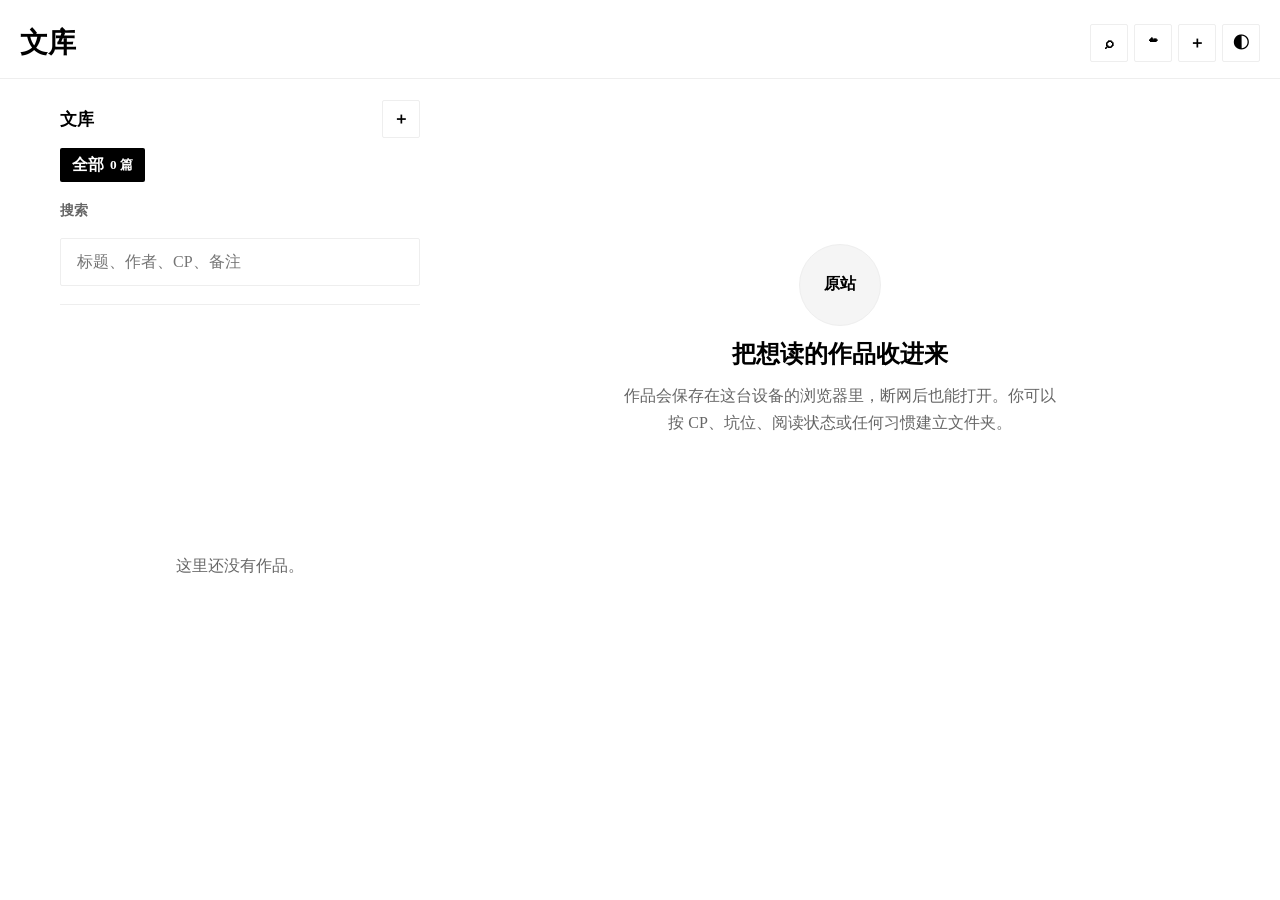
==== commit 49f6130c: "Add files via upload" ====
--- a/public/index.html
+++ b/public/index.html
@@ -7,7 +7,7 @@
     <title>离线书架</title>
     <link rel="manifest" href="./manifest.webmanifest" />
     <link rel="icon" href="./icon.svg" type="image/svg+xml" />
-    <link rel="stylesheet" href="./styles.css?v=25-apple-books-reader-20260530" />
+    <link rel="stylesheet" href="./styles.css?v=26-realtime-sync-20260530" />
   </head>
   <body>
     <div class="app-shell">
@@ -322,6 +322,6 @@
       </form>
     </dialog>
 
-    <script src="./app.js?v=25-apple-books-reader-20260530" type="module"></script>
+    <script src="./app.js?v=26-realtime-sync-20260530" type="module"></script>
   </body>
 </html>
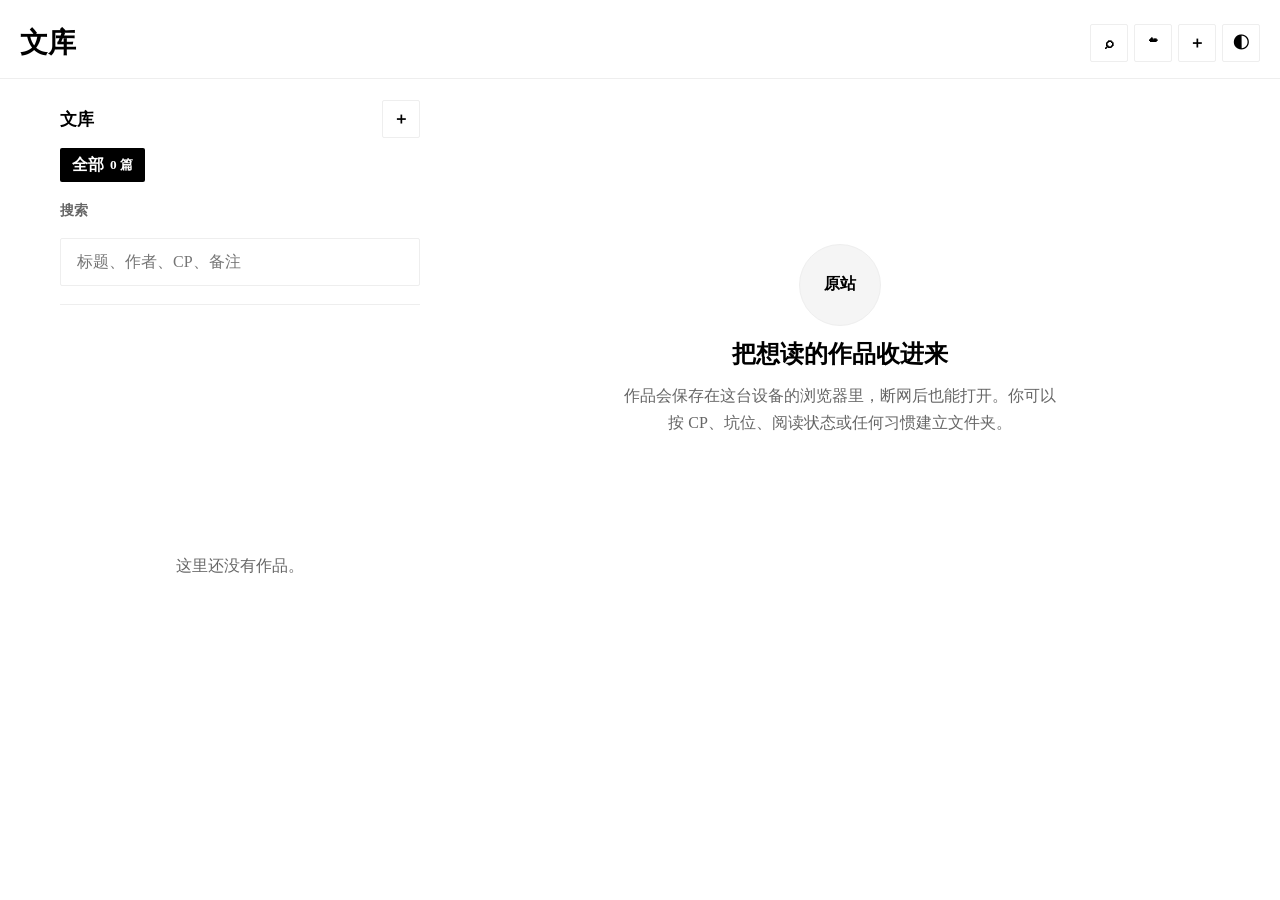
==== commit adb4bcdb: "Add files via upload" ====
--- a/public/index.html
+++ b/public/index.html
@@ -7,7 +7,7 @@
     <title>离线书架</title>
     <link rel="manifest" href="./manifest.webmanifest" />
     <link rel="icon" href="./icon.svg" type="image/svg+xml" />
-    <link rel="stylesheet" href="./styles.css?v=26-realtime-sync-20260530" />
+    <link rel="stylesheet" href="./styles.css?v=27-password-login-20260530" />
   </head>
   <body>
     <div class="app-shell">
@@ -56,8 +56,12 @@
             <div class="cloud-box">
               <p class="helper-text" id="cloudUser">未登录云端</p>
               <input id="cloudEmail" type="email" placeholder="邮箱" autocomplete="email" />
+              <input id="cloudPassword" type="password" placeholder="密码（至少 6 位）" autocomplete="current-password" />
               <div class="cloud-actions">
-                <button class="ghost-button" type="button" id="cloudLoginButton">登录 / 发送邮件</button>
+                <button class="ghost-button" type="button" id="cloudPasswordLoginButton">密码登录</button>
+                <button class="ghost-button" type="button" id="cloudSignupButton">注册密码</button>
+                <button class="ghost-button hidden" type="button" id="cloudSetPasswordButton">设置密码</button>
+                <button class="ghost-button" type="button" id="cloudLoginButton">邮件登录</button>
                 <button class="ghost-button hidden" type="button" id="cloudLogoutButton">退出</button>
               </div>
               <div class="backup-actions">
@@ -322,6 +326,6 @@
       </form>
     </dialog>
 
-    <script src="./app.js?v=26-realtime-sync-20260530" type="module"></script>
+    <script src="./app.js?v=27-password-login-20260530" type="module"></script>
   </body>
 </html>
--- a/public/styles.css
+++ b/public/styles.css
@@ -334,8 +334,12 @@
 
 .cloud-actions {
   display: grid;
-  grid-template-columns: 1fr;
-  gap: 8px;
+  grid-template-columns: 1fr 1fr;
+  gap: 8px;
+}
+
+.cloud-actions .hidden {
+  display: none;
 }
 
 .file-import input {
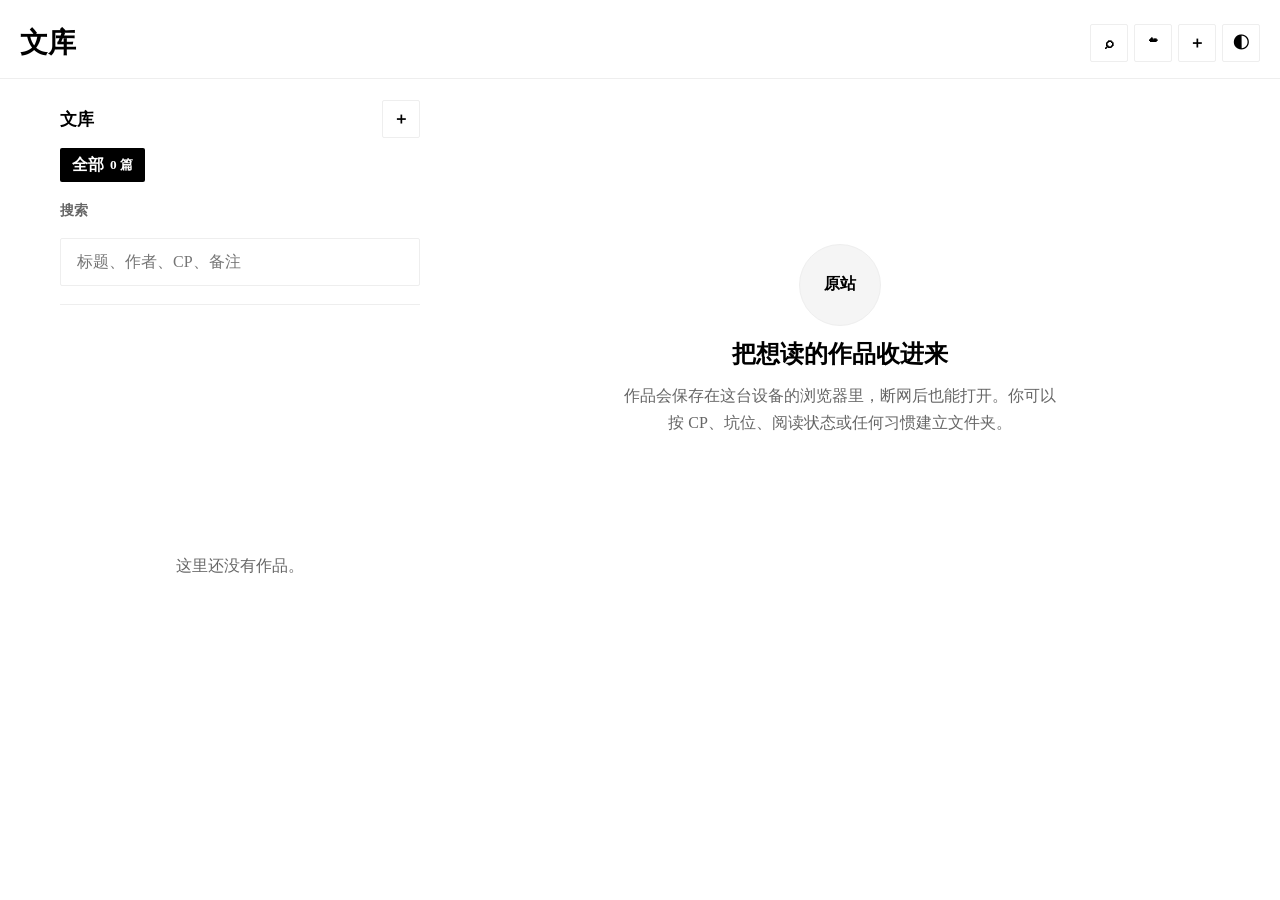
==== commit 6f196564: "Add files via upload" ====
--- a/public/index.html
+++ b/public/index.html
@@ -7,7 +7,7 @@
     <title>离线书架</title>
     <link rel="manifest" href="./manifest.webmanifest" />
     <link rel="icon" href="./icon.svg" type="image/svg+xml" />
-    <link rel="stylesheet" href="./styles.css?v=27-password-login-20260530" />
+    <link rel="stylesheet" href="./styles.css?v=28-cloud-ui-cache-20260530" />
   </head>
   <body>
     <div class="app-shell">
@@ -56,12 +56,12 @@
             <div class="cloud-box">
               <p class="helper-text" id="cloudUser">未登录云端</p>
               <input id="cloudEmail" type="email" placeholder="邮箱" autocomplete="email" />
-              <input id="cloudPassword" type="password" placeholder="密码（至少 6 位）" autocomplete="current-password" />
+              <input id="cloudPassword" type="password" placeholder="密码，至少 6 位" autocomplete="current-password" />
               <div class="cloud-actions">
-                <button class="ghost-button" type="button" id="cloudPasswordLoginButton">密码登录</button>
-                <button class="ghost-button" type="button" id="cloudSignupButton">注册密码</button>
-                <button class="ghost-button hidden" type="button" id="cloudSetPasswordButton">设置密码</button>
-                <button class="ghost-button" type="button" id="cloudLoginButton">邮件登录</button>
+                <button class="ghost-button primary-cloud-action" type="button" id="cloudPasswordLoginButton">登录</button>
+                <button class="ghost-button" type="button" id="cloudSignupButton">注册</button>
+                <button class="ghost-button primary-cloud-action hidden" type="button" id="cloudSetPasswordButton">设置密码</button>
+                <button class="ghost-button subtle-cloud-action" type="button" id="cloudLoginButton">邮件备用登录</button>
                 <button class="ghost-button hidden" type="button" id="cloudLogoutButton">退出</button>
               </div>
               <div class="backup-actions">
@@ -326,6 +326,6 @@
       </form>
     </dialog>
 
-    <script src="./app.js?v=27-password-login-20260530" type="module"></script>
+    <script src="./app.js?v=28-cloud-ui-cache-20260530" type="module"></script>
   </body>
 </html>
--- a/public/styles.css
+++ b/public/styles.css
@@ -332,6 +332,11 @@
   background: var(--soft);
 }
 
+.cloud-box input {
+  width: 100%;
+  box-sizing: border-box;
+}
+
 .cloud-actions {
   display: grid;
   grid-template-columns: 1fr 1fr;
@@ -340,6 +345,16 @@
 
 .cloud-actions .hidden {
   display: none;
+}
+
+.primary-cloud-action {
+  background: var(--text);
+  color: var(--bg);
+}
+
+.subtle-cloud-action {
+  grid-column: 1 / -1;
+  color: var(--muted);
 }
 
 .file-import input {
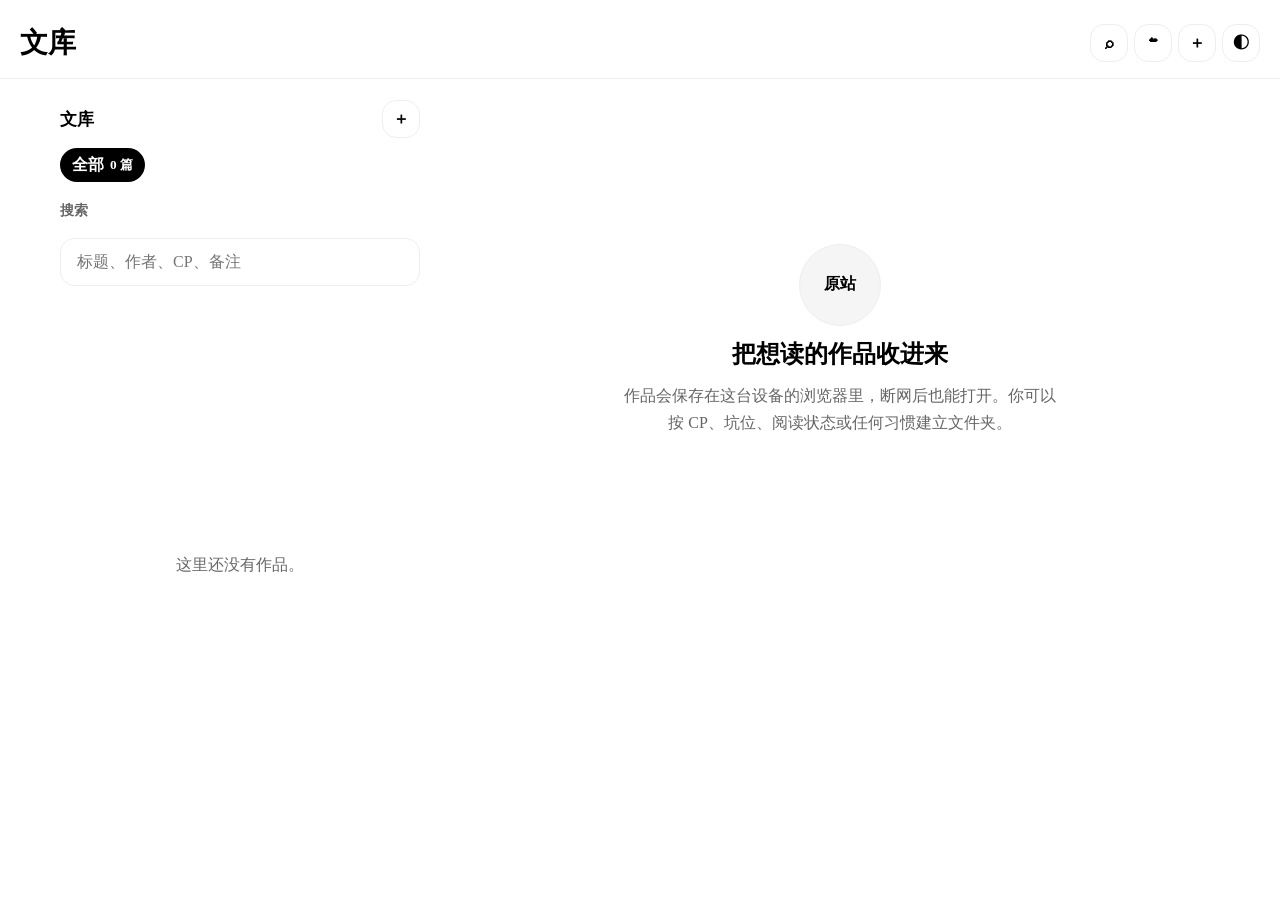
==== commit a1c3df3f: "Add files via upload" ====
--- a/public/index.html
+++ b/public/index.html
@@ -7,13 +7,13 @@
     <title>离线书架</title>
     <link rel="manifest" href="./manifest.webmanifest" />
     <link rel="icon" href="./icon.svg" type="image/svg+xml" />
-    <link rel="stylesheet" href="./styles.css?v=28-cloud-ui-cache-20260530" />
+    <link rel="stylesheet" href="./styles.css?v=36-reader-menu-cloud-20260530" />
   </head>
   <body>
     <div class="app-shell">
       <header class="topbar">
         <div>
-          <p class="eyebrow">Library</p>
+          <p class="eyebrow">私人书架</p>
           <h1>文库</h1>
         </div>
         <div class="top-actions">
@@ -33,11 +33,12 @@
               <button type="submit">保存</button>
             </div>
             <button class="ghost-button" type="button" id="manualOpen">手动导入</button>
+            <button class="ghost-button" type="button" id="copyCollectorButton">备用采集</button>
             <label class="file-import">
-              <span>导入 HTML 文件</span>
-              <input id="htmlFileInput" type="file" accept=".html,.htm,text/html" />
+              <span>导入 HTML / 采集文件</span>
+              <input id="htmlFileInput" type="file" accept=".html,.htm,.json,text/html,application/json" />
             </label>
-            <p class="helper-text">手机推荐：在 原站 点 Download → HTML，再回这里导入文件。</p>
+            <p class="helper-text">贴链接会优先自动导入；若原站临时拒绝，会在后台继续重试。</p>
             <p class="status" id="importStatus" role="status"></p>
           </form>
 
@@ -51,24 +52,29 @@
 
           <section class="sync-tools cloud-section">
             <div class="section-title">
-              <h2>云端同步</h2>
+              <h2>私人同步</h2>
             </div>
             <div class="cloud-box">
-              <p class="helper-text" id="cloudUser">未登录云端</p>
-              <input id="cloudEmail" type="email" placeholder="邮箱" autocomplete="email" />
-              <input id="cloudPassword" type="password" placeholder="密码，至少 6 位" autocomplete="current-password" />
-              <div class="cloud-actions">
-                <button class="ghost-button primary-cloud-action" type="button" id="cloudPasswordLoginButton">登录</button>
-                <button class="ghost-button" type="button" id="cloudSignupButton">注册</button>
-                <button class="ghost-button primary-cloud-action hidden" type="button" id="cloudSetPasswordButton">设置密码</button>
-                <button class="ghost-button subtle-cloud-action" type="button" id="cloudLoginButton">邮件备用登录</button>
-                <button class="ghost-button hidden" type="button" id="cloudLogoutButton">退出</button>
-              </div>
-              <div class="backup-actions">
-                <button class="ghost-button" type="button" id="cloudUploadButton" disabled>上传云端</button>
-                <button class="ghost-button" type="button" id="cloudDownloadButton" disabled>下载云端</button>
-              </div>
-              <p class="status" id="cloudStatus">登录后可同步手机和电脑。</p>
+              <p class="helper-text" id="cloudUser">未开启私人同步</p>
+              <p class="status" id="cloudStatus">用同一个邮箱和密码登录，手机和电脑会自动合并同步。</p>
+              <details class="cloud-account-details" id="cloudAccountDetails">
+                <summary>登录与账号</summary>
+                <input id="cloudEmail" type="email" placeholder="邮箱" autocomplete="email" />
+                <input id="cloudPassword" type="password" placeholder="密码，至少 6 位" autocomplete="current-password" />
+                <div class="cloud-actions">
+                  <button class="ghost-button primary-cloud-action" type="button" id="cloudStartButton">开启同步</button>
+                  <button class="ghost-button primary-cloud-action hidden" type="button" id="cloudPasswordLoginButton">密码登录</button>
+                  <button class="ghost-button hidden" type="button" id="cloudSignupButton">新建账号</button>
+                  <button class="ghost-button primary-cloud-action hidden" type="button" id="cloudSetPasswordButton">设置密码</button>
+                  <button class="ghost-button subtle-cloud-action" type="button" id="cloudLoginButton">邮件登录（备用）</button>
+                  <button class="ghost-button hidden" type="button" id="cloudLogoutButton">退出</button>
+                </div>
+                <div class="backup-actions">
+                  <button class="ghost-button primary-cloud-action" type="button" id="cloudQuickSyncButton" disabled>立即同步</button>
+                  <button class="ghost-button" type="button" id="cloudUploadButton" disabled>只上传</button>
+                  <button class="ghost-button" type="button" id="cloudDownloadButton" disabled>只下载</button>
+                </div>
+              </details>
             </div>
           </section>
 
@@ -154,21 +160,36 @@
       </div>
       <div class="reader-console-bottom">
         <div class="console-progress-row">
-          <button class="console-text-button chapter-jump" id="consolePrevChapter" type="button">上一章</button>
-          <input id="consoleProgress" type="range" min="0" max="1000" value="0" />
-          <button class="console-text-button chapter-jump" id="consoleNextChapter" type="button">下一章</button>
+          <button class="console-text-button chapter-jump" id="consolePrevChapter" type="button" hidden>‹</button>
+          <button class="console-main-pill" id="consoleLibraryButton" type="button">
+            <span id="consoleMenuProgress">目录 · 0%</span>
+            <b>☰</b>
+          </button>
+          <button class="console-text-button chapter-jump" id="consoleNextChapter" type="button" hidden>›</button>
         </div>
         <div class="console-action-row">
-          <button class="console-icon-button" id="consoleLibraryButton" type="button"><span>目录</span><b>☰</b></button>
-          <button class="console-icon-button" id="consoleSettingsButton" type="button"><span>阅读设置</span><b>AA</b></button>
-          <button class="console-icon-button" id="consoleBackgroundButton" type="button"><span>背景</span><b>◐</b></button>
+          <button class="console-icon-button" id="consoleBookmarkPanelButton" type="button" hidden><span>书签与高亮</span><b id="consoleBookmarkCount">0</b></button>
+          <button class="console-icon-button" id="consoleSearchButton" type="button"><span>搜索</span><b>⌕</b></button>
+          <button class="console-icon-button" id="consoleSettingsButton" type="button"><span>设置</span><b>大小</b></button>
+          <button class="console-icon-button" id="consoleAddBookmarkButton" type="button"><span>书签</span><b>♡</b></button>
+          <button class="console-icon-button" id="consoleBackgroundButton" type="button" hidden><span>背景</span><b>◐</b></button>
         </div>
       </div>
     </div>
 
+    <div class="selection-toolbar hidden" id="selectionToolbar" aria-label="高亮工具">
+      <button class="highlight-dot yellow" type="button" data-highlight-color="yellow" aria-label="淡黄高亮"></button>
+      <button class="highlight-dot green" type="button" data-highlight-color="green" aria-label="淡绿高亮"></button>
+      <button class="highlight-dot blue" type="button" data-highlight-color="blue" aria-label="淡蓝高亮"></button>
+      <button class="highlight-dot pink" type="button" data-highlight-color="pink" aria-label="淡粉高亮"></button>
+      <button type="button" data-highlight-action="note">备注</button>
+      <button type="button" data-highlight-action="copy">复制</button>
+      <button type="button" data-highlight-action="delete">删除</button>
+    </div>
+
     <dialog id="readerSettingsDialog">
       <form method="dialog" class="dialog-card compact-settings">
-        <h2>AA</h2>
+        <h2>主题与设置</h2>
         <label for="settingsTurnMode">翻页方式</label>
         <select id="settingsTurnMode">
           <option value="tap">点击翻页</option>
@@ -238,8 +259,15 @@
         <div class="chapter-list" id="chapterList"></div>
         <h3>书签</h3>
         <div class="bookmark-list" id="bookmarkList"></div>
+        <h3>高亮与备注</h3>
+        <div class="bookmark-list" id="highlightList"></div>
       </div>
     </dialog>
+
+    <div class="portrait-lock hidden" id="portraitLock">
+      <div>请竖屏阅读</div>
+      <p>横屏会挡住排版，我先帮你拦住。</p>
+    </div>
 
     <dialog id="folderDialog">
       <form method="dialog" class="dialog-card" id="folderForm">
@@ -326,6 +354,6 @@
       </form>
     </dialog>
 
-    <script src="./app.js?v=28-cloud-ui-cache-20260530" type="module"></script>
+    <script src="./app.js?v=36-reader-menu-cloud-20260530" type="module"></script>
   </body>
 </html>
--- a/public/styles.css
+++ b/public/styles.css
@@ -254,6 +254,8 @@
   right: 14px;
   z-index: 72;
   width: min(360px, calc(100vw - 28px));
+  max-height: calc(100dvh - 92px);
+  overflow: auto;
   transform: translateY(-8px);
   opacity: 0;
   pointer-events: none;
@@ -329,7 +331,9 @@
   padding: 14px;
   border: 1px solid var(--line);
   border-radius: 24px;
-  background: var(--soft);
+  background: color-mix(in srgb, var(--paper) 94%, transparent);
+  box-shadow: 0 18px 54px rgba(0, 0, 0, 0.12);
+  backdrop-filter: blur(20px);
 }
 
 .cloud-box input {
@@ -337,10 +341,42 @@
   box-sizing: border-box;
 }
 
+.cloud-account-details {
+  display: grid;
+  gap: 10px;
+}
+
+.cloud-account-details[open] {
+  padding-top: 4px;
+}
+
+.cloud-account-details summary {
+  cursor: pointer;
+  color: var(--muted);
+  font-size: 0.88rem;
+  list-style: none;
+}
+
+.cloud-account-details summary::-webkit-details-marker {
+  display: none;
+}
+
+.cloud-account-details summary::after {
+  content: "›";
+  display: inline-block;
+  margin-left: 6px;
+  transform: rotate(90deg);
+}
+
+.cloud-account-details:not([open]) summary::after {
+  transform: rotate(0deg);
+}
+
 .cloud-actions {
   display: grid;
-  grid-template-columns: 1fr 1fr;
-  gap: 8px;
+  grid-template-columns: 1fr;
+  gap: 8px;
+  margin-top: 10px;
 }
 
 .cloud-actions .hidden {
@@ -353,7 +389,6 @@
 }
 
 .subtle-cloud-action {
-  grid-column: 1 / -1;
   color: var(--muted);
 }
 
@@ -664,10 +699,78 @@
 }
 
 .reader-highlight {
-  border-radius: 4px;
-  background: color-mix(in srgb, #f2cf63 66%, transparent);
+  border-radius: 5px;
+  background: color-mix(in srgb, #f2cf63 62%, transparent);
   color: inherit;
   padding: 0 2px;
+  cursor: pointer;
+}
+
+.reader-highlight.yellow {
+  background: color-mix(in srgb, #f2d36b 64%, transparent);
+}
+
+.reader-highlight.green {
+  background: color-mix(in srgb, #b7d9ab 64%, transparent);
+}
+
+.reader-highlight.blue {
+  background: color-mix(in srgb, #afd0ee 64%, transparent);
+}
+
+.reader-highlight.pink {
+  background: color-mix(in srgb, #efbac8 62%, transparent);
+}
+
+.selection-toolbar {
+  position: fixed;
+  z-index: 120;
+  display: flex;
+  align-items: center;
+  gap: 6px;
+  max-width: calc(100vw - 20px);
+  padding: 7px 9px;
+  border-radius: 999px;
+  background: rgba(18, 18, 18, 0.92);
+  color: #fff;
+  box-shadow: 0 14px 40px rgba(0, 0, 0, 0.24);
+  backdrop-filter: blur(18px);
+}
+
+.selection-toolbar.hidden {
+  display: none;
+}
+
+.selection-toolbar button {
+  min-height: 30px;
+  border: 0;
+  border-radius: 999px;
+  background: transparent;
+  color: inherit;
+  padding: 0 8px;
+  font-size: 0.82rem;
+}
+
+.highlight-dot {
+  width: 24px;
+  min-width: 24px;
+  padding: 0 !important;
+}
+
+.highlight-dot.yellow {
+  background: #f2d36b;
+}
+
+.highlight-dot.green {
+  background: #b7d9ab;
+}
+
+.highlight-dot.blue {
+  background: #afd0ee;
+}
+
+.highlight-dot.pink {
+  background: #efbac8;
 }
 
 .reading-bar {
@@ -717,10 +820,10 @@
 
 .reader-console-bottom {
   bottom: max(14px, env(safe-area-inset-bottom));
-  left: 50%;
-  right: auto;
-  width: min(86vw, 420px);
-  transform: translateX(-50%);
+  right: max(14px, env(safe-area-inset-right));
+  left: auto;
+  width: min(64vw, 330px);
+  transform: none;
   display: grid;
   gap: 8px;
   padding: 0;
@@ -729,26 +832,29 @@
 
 .console-progress-row {
   display: grid;
-  grid-template-columns: auto minmax(0, 1fr) auto;
+  grid-template-columns: 1fr;
   align-items: center;
-  gap: 12px;
-  min-height: 58px;
-  padding: 0 14px;
+  gap: 6px;
+}
+
+.console-main-pill {
+  display: flex;
+  align-items: center;
+  justify-content: space-between;
+  min-height: 52px;
+  padding: 0 16px;
+  border: 0;
   border-radius: 28px;
-  background: color-mix(in srgb, #111 88%, transparent);
+  background: color-mix(in srgb, #111 90%, transparent);
   color: #fff;
-  box-shadow: 0 18px 42px rgba(0, 0, 0, 0.18);
-  backdrop-filter: blur(24px) saturate(1.25);
-}
-
-.console-progress-row input {
-  padding: 0;
-  accent-color: #fff;
+  box-shadow: 0 18px 44px rgba(0, 0, 0, 0.22);
+  backdrop-filter: blur(26px) saturate(1.25);
+  font-size: 0.96rem;
 }
 
 .console-action-row {
   display: grid;
-  grid-template-columns: 1fr;
+  grid-template-columns: repeat(3, minmax(0, 1fr));
   gap: 8px;
 }
 
@@ -767,16 +873,38 @@
 
 .console-icon-button {
   display: flex;
+  flex-direction: column;
   justify-content: space-between;
   align-items: center;
   min-width: 38px;
+  min-height: 58px;
+  padding: 9px 6px 7px;
   text-align: left;
+  background: color-mix(in srgb, var(--paper) 78%, transparent);
+  border-radius: 20px;
+  box-shadow: 0 14px 40px rgba(0, 0, 0, 0.12);
 }
 
 .console-icon-button b {
   color: var(--text);
-  font-size: 1.2rem;
+  font-size: 1.12rem;
   font-weight: 700;
+}
+
+.console-icon-button span {
+  font-size: 0.78rem;
+  white-space: nowrap;
+}
+
+.console-main-pill b {
+  font-size: 1.35rem;
+  font-weight: 700;
+}
+
+.console-main-pill span {
+  overflow: hidden;
+  text-overflow: ellipsis;
+  white-space: nowrap;
 }
 
 .console-text-button {
@@ -787,18 +915,15 @@
   border-radius: 50%;
   font-size: 1.6rem;
   line-height: 1;
+  background: color-mix(in srgb, var(--paper) 78%, transparent);
 }
 
 .console-progress-row .console-text-button {
-  width: auto;
-  height: auto;
-  min-height: 0;
-  border-radius: 0;
-  background: transparent;
-  color: color-mix(in srgb, #fff 86%, transparent);
-  box-shadow: none;
-  font-size: 0.82rem;
-  backdrop-filter: none;
+  width: 42px;
+  height: 42px;
+  min-height: 42px;
+  color: var(--text);
+  font-size: 1.55rem;
 }
 
 .chapter-jump[hidden] {
@@ -819,12 +944,12 @@
 }
 
 .compact-settings {
-  width: min(92vw, 390px);
-  max-width: 390px;
+  width: min(92vw, 430px);
+  max-width: 430px;
   gap: 0;
   overflow: hidden;
   padding: 0;
-  border-radius: 22px;
+  border-radius: 24px;
   background: color-mix(in srgb, var(--paper) 88%, transparent);
   backdrop-filter: blur(24px) saturate(1.2);
   box-shadow: 0 24px 70px rgba(0, 0, 0, 0.18);
@@ -832,10 +957,10 @@
 
 .compact-settings h2 {
   margin: 0;
-  padding: 14px 18px;
+  padding: 18px 20px 14px;
   border-bottom: 1px solid var(--line);
   text-align: center;
-  font-size: 1.05rem;
+  font-size: 1.18rem;
 }
 
 .compact-settings > label {
@@ -949,12 +1074,26 @@
 }
 
 .summary-in-dialog {
-  margin-top: 8px;
+  display: grid;
+  gap: 8px;
+  margin-top: 6px;
+  padding: 12px;
+  border-radius: 18px;
+  background: color-mix(in srgb, var(--paper) 82%, transparent);
   color: var(--muted);
   font-size: 13px;
   line-height: 1.7;
 }
 
+.summary-in-dialog b {
+  color: var(--text);
+  font-size: 0.9rem;
+}
+
+.summary-in-dialog p {
+  margin: 0 0 0.6em;
+}
+
 .chapter-progress {
   margin: 0;
   color: var(--muted);
@@ -964,6 +1103,60 @@
 .bookmark-list {
   display: grid;
   gap: 10px;
+}
+
+.note-row {
+  grid-template-columns: minmax(0, 1fr) auto auto;
+  align-items: center;
+  gap: 8px;
+}
+
+.note-jump {
+  display: grid;
+  gap: 4px;
+  min-height: 0;
+  padding: 0;
+  border: 0;
+  background: transparent;
+  color: inherit;
+  text-align: left;
+  box-shadow: none;
+}
+
+.mini-delete {
+  min-height: 34px;
+  padding: 0 10px;
+  border-radius: 999px;
+  font-size: 0.8rem;
+}
+
+.portrait-lock {
+  display: none;
+}
+
+@media (orientation: landscape) and (max-width: 879px) {
+  body.reading .portrait-lock {
+    position: fixed;
+    inset: 0;
+    z-index: 200;
+    display: grid;
+    place-content: center;
+    gap: 8px;
+    padding: 24px;
+    background: var(--reader-bg);
+    color: var(--reader-ink);
+    text-align: center;
+  }
+
+  body.reading .portrait-lock div {
+    font-size: 1.4rem;
+    font-weight: 850;
+  }
+
+  body.reading .portrait-lock p {
+    margin: 0;
+    color: var(--muted);
+  }
 }
 
 .chapter-item {
@@ -1217,12 +1410,12 @@
   }
 
   #chapterDialog {
-    width: min(84vw, 340px);
+    width: min(94vw, 520px);
     max-width: none;
-    height: 100dvh;
+    height: min(82dvh, 720px);
     max-height: none;
-    margin: 0 auto 0 0;
-    border-radius: 0 24px 24px 0;
+    margin: auto auto max(10px, env(safe-area-inset-bottom));
+    border-radius: 24px 24px 0 0;
   }
 
   #chapterDialog::backdrop {
@@ -1238,8 +1431,9 @@
   }
 
   .chapter-dialog-card {
-    max-height: 100dvh;
-    height: 100dvh;
+    max-height: min(82dvh, 720px);
+    height: min(82dvh, 720px);
+    padding-bottom: max(18px, env(safe-area-inset-bottom));
   }
 
   body.reading .library-panel {
@@ -1317,14 +1511,14 @@
 button {
   min-height: 42px;
   border: 1px solid var(--line);
-  border-radius: 2px;
+  border-radius: 14px;
   box-shadow: none;
 }
 
 input,
 textarea,
 select {
-  border-radius: 2px;
+  border-radius: 14px;
 }
 
 .topbar {
@@ -1355,7 +1549,7 @@
   min-height: 38px;
   padding: 0;
   border: 1px solid var(--line);
-  border-radius: 2px;
+  border-radius: 14px;
   background: transparent;
   color: var(--text);
   box-shadow: none;
@@ -1370,7 +1564,7 @@
 .panel,
 .library-panel {
   border: 0;
-  border-radius: 0;
+  border-radius: 22px;
   box-shadow: none;
 }
 
@@ -1386,7 +1580,7 @@
 .dialog-card,
 .chapter-item,
 .bg-choice {
-  border-radius: 2px;
+  border-radius: 18px;
   box-shadow: none;
 }
 
@@ -1410,7 +1604,7 @@
   min-width: max-content;
   min-height: 34px;
   padding: 0 12px;
-  border-radius: 2px;
+  border-radius: 999px;
   background: var(--soft);
   color: var(--muted);
 }
@@ -1425,18 +1619,17 @@
 }
 
 .work-list {
-  gap: 0;
-  border-top: 1px solid var(--line);
+  gap: 10px;
+  border-top: 0;
 }
 
 .work-card {
   gap: 5px;
   min-height: 96px;
-  border: 0;
-  border-bottom: 1px solid var(--line);
-  border-radius: 0;
-  background: transparent;
-  padding: 16px 0;
+  border: 1px solid var(--line);
+  border-radius: 18px;
+  background: var(--panel);
+  padding: 16px;
 }
 
 .work-card.active,
@@ -1586,7 +1779,7 @@
   align-items: center;
   justify-content: space-between;
   gap: 14px;
-  padding: 12px 14px;
+  padding: 14px 16px;
   border-bottom: 1px solid var(--line);
 }
 
@@ -1598,16 +1791,16 @@
 
 .stepper-control {
   display: grid;
-  grid-template-columns: 46px 78px 46px;
+  grid-template-columns: 50px 86px 50px;
   align-items: center;
   overflow: hidden;
   border: 1px solid var(--line);
-  border-radius: 14px;
-  background: color-mix(in srgb, var(--paper) 82%, transparent);
+  border-radius: 999px;
+  background: color-mix(in srgb, var(--bg) 76%, transparent);
 }
 
 .stepper-control button {
-  min-height: 42px;
+  min-height: 44px;
   border: 0;
   border-radius: 0;
   background: transparent;
@@ -1616,10 +1809,22 @@
 }
 
 .stepper-control output {
-  min-height: 42px;
+  min-height: 44px;
   display: grid;
   place-items: center;
   border-inline: 1px solid var(--line);
+  font-weight: 700;
+}
+
+#readerSettingsDialog select {
+  min-height: 48px;
+  border-radius: 999px;
+  background: color-mix(in srgb, var(--bg) 78%, transparent);
+}
+
+#settingsNightButton {
+  min-height: 50px;
+  border-radius: 999px;
   font-weight: 700;
 }
 
@@ -1660,6 +1865,20 @@
 }
 
 @media (max-width: 879px) {
+  .cloud-section {
+    top: auto;
+    right: 12px;
+    bottom: max(12px, env(safe-area-inset-bottom));
+    left: 12px;
+    width: auto;
+    max-height: min(76dvh, 560px);
+    transform: translateY(12px);
+  }
+
+  body.cloud-open .cloud-section {
+    transform: translateY(0);
+  }
+
   .topbar {
     padding: 22px 18px 14px;
   }
